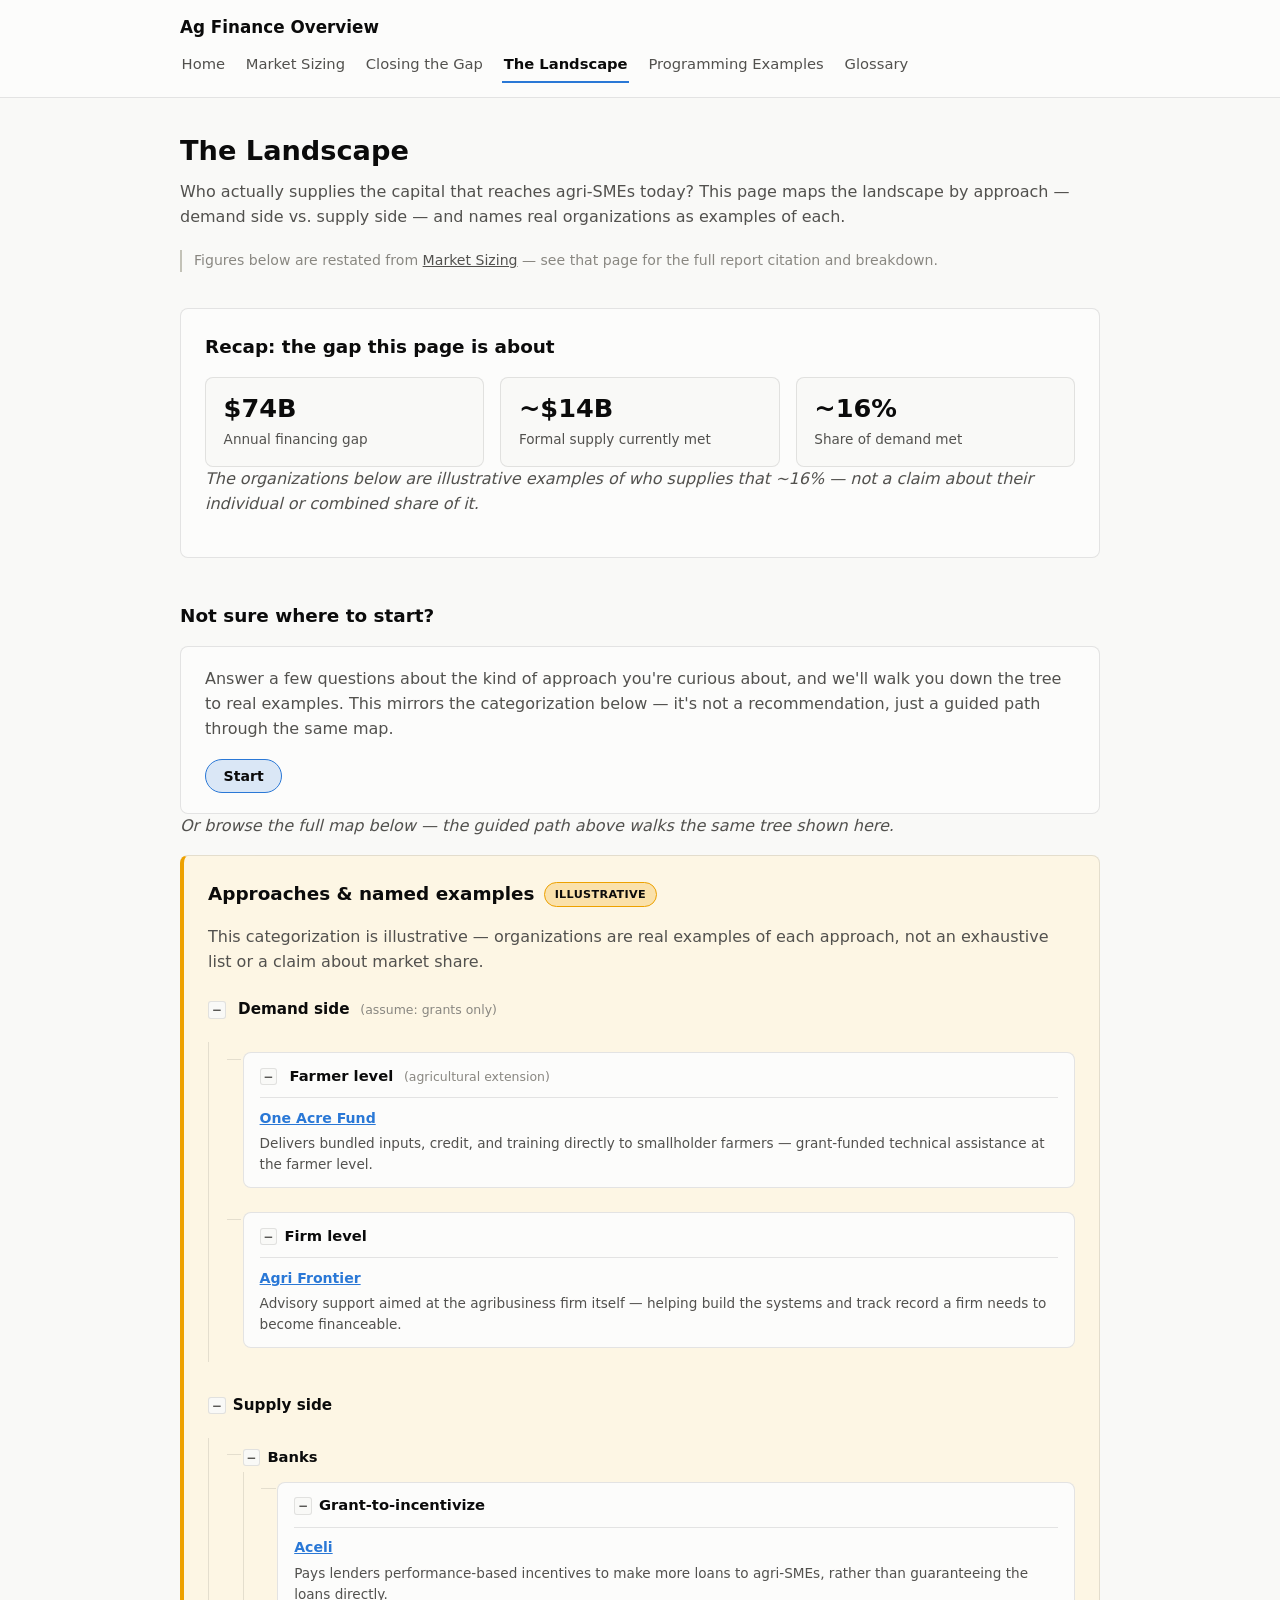
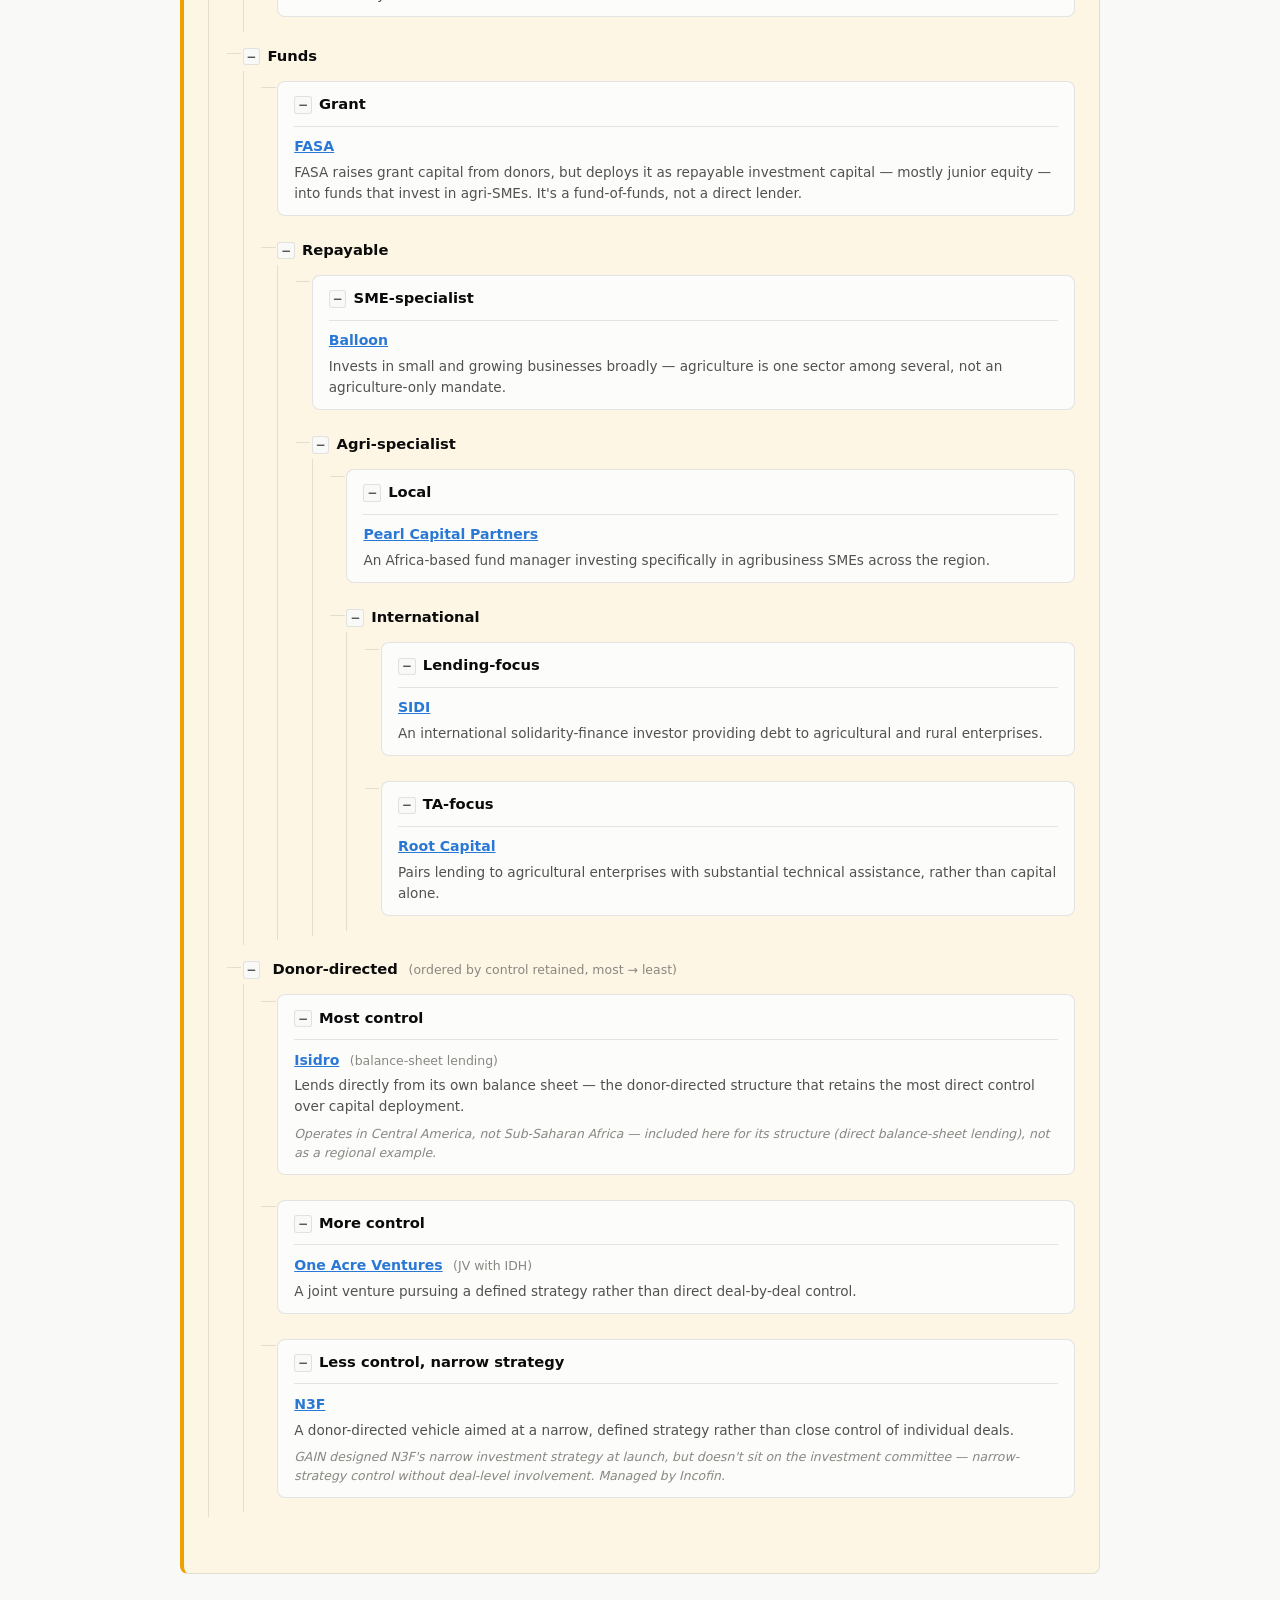
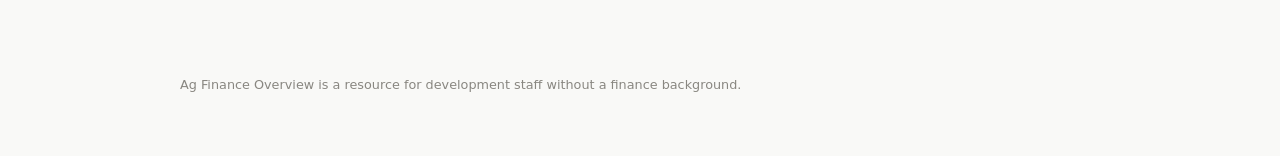
==== capital-providers.html @ 89c3e907 "Add collapsible +/- toggles to the static tree New assets/js/capital-providers-tree.js scans the "Ap" ====
<!doctype html>
<html lang="en">
<head>
<meta charset="utf-8">
<meta name="viewport" content="width=device-width, initial-scale=1">
<title>The Landscape — Ag Finance Overview</title>
<link rel="stylesheet" href="assets/css/style.css?v=7">
</head>
<body>

<header class="site-header">
  <div class="site-header__inner">
    <a class="site-title" href="index.html">Ag Finance Overview</a>
    <nav class="site-nav" aria-label="Primary">
      <ul>
        <li><a href="index.html">Home</a></li>
        <li><a href="market-sizing.html">Market Sizing</a></li>
        <li><a href="types-of-ag-finance.html">Closing the Gap</a></li>
        <li><a href="capital-providers.html" aria-current="page">The Landscape</a></li>
        <li><a href="programming-examples.html">Programming Examples</a></li>
        <li><a href="glossary.html">Glossary</a></li>
      </ul>
    </nav>
  </div>
</header>

<main>
  <h1 class="page-title">The Landscape</h1>
  <p class="page-intro">
    Who actually supplies the capital that reaches agri-SMEs today? This
    page maps the landscape by approach — demand side vs. supply side — and
    names real organizations as examples of each.
  </p>

  <p class="source-line">
    Figures below are restated from <a href="market-sizing.html">Market
    Sizing</a> — see that page for the full report citation and breakdown.
  </p>

  <section class="section-report">
    <h2 class="section-heading">Recap: the gap this page is about</h2>
    <div class="stat-grid">
      <div class="stat-card">
        <span class="stat-value">$74B</span>
        <span class="stat-label">Annual financing gap</span>
      </div>
      <div class="stat-card">
        <span class="stat-value">~$14B</span>
        <span class="stat-label">Formal supply currently met</span>
      </div>
      <div class="stat-card">
        <span class="stat-value">~16%</span>
        <span class="stat-label">Share of demand met</span>
      </div>
    </div>
    <p class="section-transition">
      The organizations below are illustrative examples of who supplies
      that ~16% — not a claim about their individual or combined share
      of it.
    </p>
  </section>

  <section class="cp-quiz-section">
    <h2 class="section-heading">Not sure where to start?</h2>
    <div id="cp-quiz-root" class="cp-quiz" aria-live="polite"></div>
  </section>

  <p class="section-transition">
    Or browse the full map below — the guided path above walks the same
    tree shown here.
  </p>

  <section class="section-illustrative">
    <h2 class="section-heading">
      Approaches &amp; named examples
      <span class="badge-illustrative">Illustrative</span>
    </h2>
    <p class="illustrative-note">
      This categorization is illustrative — organizations are real
      examples of each approach, not an exhaustive list or a claim about
      market share.
    </p>

    <h3 class="chart-title">
      Demand side <span class="cp-node__note">(assume: grants only)</span>
    </h3>
    <div class="cp-tree">
      <ul class="cp-branch">
        <li>
          <div class="cp-node cp-node--leaf" id="cp-leaf-farmer">
            <div class="cp-node__label">
              Farmer level <span class="cp-node__note">(agricultural extension)</span>
            </div>
            <div class="cp-archetype">
              <div class="cp-archetype__org"><a href="https://oneacrefund.org" target="_blank" rel="noopener">One Acre Fund</a></div>
              <p class="cp-archetype__desc">
                Delivers bundled inputs, credit, and training directly to
                smallholder farmers — grant-funded technical assistance at
                the farmer level.
              </p>
            </div>
          </div>
        </li>
        <li>
          <div class="cp-node cp-node--leaf" id="cp-leaf-firm">
            <div class="cp-node__label">Firm level</div>
            <div class="cp-archetype" id="cp-agri-frontier-demand">
              <div class="cp-archetype__org"><a href="https://agrifrontier.com" target="_blank" rel="noopener">Agri Frontier</a></div>
              <p class="cp-archetype__desc">
                Advisory support aimed at the agribusiness firm itself —
                helping build the systems and track record a firm needs to
                become financeable.
              </p>
            </div>
          </div>
        </li>
      </ul>
    </div>

    <h3 class="chart-title">Supply side</h3>
    <div class="cp-tree">
      <ul class="cp-branch">
        <li>
          <div class="cp-node cp-node--branch">Banks</div>
          <ul class="cp-branch">
            <li>
              <div class="cp-node cp-node--leaf" id="cp-leaf-banks-incentivize">
                <div class="cp-node__label">Grant-to-incentivize</div>
                <div class="cp-archetype">
                  <div class="cp-archetype__org"><a href="https://aceliafrica.org" target="_blank" rel="noopener">Aceli</a></div>
                  <p class="cp-archetype__desc">
                    Pays lenders performance-based incentives to make more
                    loans to agri-SMEs, rather than guaranteeing the loans
                    directly.
                  </p>
                </div>
              </div>
            </li>
          </ul>
        </li>
        <li>
          <div class="cp-node cp-node--branch">Funds</div>
          <ul class="cp-branch">
            <li>
              <div class="cp-node cp-node--leaf" id="cp-leaf-funds-grant">
                <div class="cp-node__label">Grant</div>
                <div class="cp-archetype" id="cp-fasa">
                  <div class="cp-archetype__org"><a href="https://fasafund.com" target="_blank" rel="noopener">FASA</a></div>
                  <p class="cp-archetype__desc">
                    FASA raises grant capital from donors, but deploys it
                    as repayable investment capital — mostly junior
                    equity — into funds that invest in agri-SMEs. It's a
                    fund-of-funds, not a direct lender.
                  </p>
                </div>
              </div>
            </li>
            <li>
              <div class="cp-node cp-node--branch">Repayable</div>
              <ul class="cp-branch">
                <li>
                  <div class="cp-node cp-node--leaf" id="cp-leaf-repayable-sme">
                    <div class="cp-node__label">SME-specialist</div>
                    <div class="cp-archetype">
                      <div class="cp-archetype__org"><a href="https://balloonventures.com" target="_blank" rel="noopener">Balloon</a></div>
                      <p class="cp-archetype__desc">
                        Invests in small and growing businesses broadly —
                        agriculture is one sector among several, not an
                        agriculture-only mandate.
                      </p>
                    </div>
                  </div>
                </li>
                <li>
                  <div class="cp-node cp-node--branch">Agri-specialist</div>
                  <ul class="cp-branch">
                    <li>
                      <div class="cp-node cp-node--leaf" id="cp-leaf-repayable-agri-local">
                        <div class="cp-node__label">Local</div>
                        <div class="cp-archetype">
                          <div class="cp-archetype__org"><a href="https://pearlcapital.net" target="_blank" rel="noopener">Pearl Capital Partners</a></div>
                          <p class="cp-archetype__desc">
                            An Africa-based fund manager investing
                            specifically in agribusiness SMEs across the
                            region.
                          </p>
                        </div>
                      </div>
                    </li>
                    <li>
                      <div class="cp-node cp-node--branch">International</div>
                      <ul class="cp-branch">
                        <li>
                          <div class="cp-node cp-node--leaf" id="cp-leaf-repayable-agri-intl-lending">
                            <div class="cp-node__label">Lending-focus</div>
                            <div class="cp-archetype">
                              <div class="cp-archetype__org"><a href="https://sidi.fr/en" target="_blank" rel="noopener">SIDI</a></div>
                              <p class="cp-archetype__desc">
                                An international solidarity-finance
                                investor providing debt to agricultural
                                and rural enterprises.
                              </p>
                            </div>
                          </div>
                        </li>
                        <li>
                          <div class="cp-node cp-node--leaf" id="cp-leaf-repayable-agri-intl-ta">
                            <div class="cp-node__label">TA-focus</div>
                            <div class="cp-archetype">
                              <div class="cp-archetype__org"><a href="https://rootcapital.org" target="_blank" rel="noopener">Root Capital</a></div>
                              <p class="cp-archetype__desc">
                                Pairs lending to agricultural enterprises
                                with substantial technical assistance,
                                rather than capital alone.
                              </p>
                            </div>
                          </div>
                        </li>
                      </ul>
                    </li>
                  </ul>
                </li>
              </ul>
            </li>
          </ul>
        </li>
        <li>
          <div class="cp-node cp-node--branch">
            Donor-directed
            <span class="cp-node__note">(ordered by control retained, most → least)</span>
          </div>
          <ul class="cp-branch">
            <li>
              <div class="cp-node cp-node--leaf" id="cp-leaf-donor-most">
                <div class="cp-node__label">Most control</div>
                <div class="cp-archetype">
                  <div class="cp-archetype__org">
                    <a href="https://crs.org/our-work-overseas/partnering-crs/private-donors-and-partnerships/isidro" target="_blank" rel="noopener">Isidro</a>
                    <span class="cp-node__note">(balance-sheet lending)</span>
                  </div>
                  <p class="cp-archetype__desc">
                    Lends directly from its own balance sheet — the
                    donor-directed structure that retains the most direct
                    control over capital deployment.
                  </p>
                  <p class="cp-archetype__xref">
                    Operates in Central America, not Sub-Saharan Africa —
                    included here for its structure (direct balance-sheet
                    lending), not as a regional example.
                  </p>
                </div>
              </div>
            </li>
            <li>
              <div class="cp-node cp-node--leaf" id="cp-leaf-donor-more">
                <div class="cp-node__label">More control</div>
                <div class="cp-archetype">
                  <div class="cp-archetype__org">
                    <a href="https://oneacrefund.org/ventures" target="_blank" rel="noopener">One Acre Ventures</a>
                    <span class="cp-node__note">(JV with IDH)</span>
                  </div>
                  <p class="cp-archetype__desc">
                    A joint venture pursuing a defined strategy rather
                    than direct deal-by-deal control.
                  </p>
                </div>
              </div>
            </li>
            <li>
              <div class="cp-node cp-node--leaf" id="cp-leaf-donor-less">
                <div class="cp-node__label">Less control, narrow strategy</div>
                <div class="cp-archetype" id="cp-n3f">
                  <div class="cp-archetype__org"><a href="https://incofin.com/nutritious-foods-financing-facility" target="_blank" rel="noopener">N3F</a></div>
                  <p class="cp-archetype__desc">
                    A donor-directed vehicle aimed at a narrow, defined
                    strategy rather than close control of individual
                    deals.
                  </p>
                  <p class="cp-archetype__xref">
                    GAIN designed N3F's narrow investment strategy at
                    launch, but doesn't sit on the investment committee —
                    narrow-strategy control without deal-level
                    involvement. Managed by Incofin.
                  </p>
                </div>
              </div>
            </li>
          </ul>
        </li>
      </ul>
    </div>
  </section>
</main>

<footer class="site-footer">
  <p>Ag Finance Overview is a resource for development staff without a finance background.</p>
</footer>

<script src="assets/js/capital-providers-quiz.js"></script>
<script src="assets/js/capital-providers-tree.js"></script>
</body>
</html>
---- assets/css/style.css ----
/* ===========================================================
   Ag Finance Overview — shared styles
   Design tokens follow the site's data-viz palette (see /assets/js
   chart files). Roles are defined once here and reused by every
   page and chart so light/dark stay in sync from one place.
   =========================================================== */

:root {
  color-scheme: light;

  /* chrome & ink */
  --page-plane:      #f9f9f7;
  --surface-1:       #fcfcfb;
  --text-primary:    #0b0b0b;
  --text-secondary:  #52514e;
  --text-muted:      #898781;
  --gridline:        #e1e0d9;
  --baseline:        #c3c2b7;
  --border:          rgba(11, 11, 11, 0.10);

  /* categorical data series (fixed order — see marks spec) */
  --series-bank:     #2a78d6; /* slot 1 — blue */
  --series-fund:     #1baf7a; /* slot 2 — aqua */
  --series-gap:      #c3c2b7; /* unmet — neutral, not a data hue */
  --series-count:    #4a3aa7; /* slot 5 — violet, used for the SME-count line */
  --series-green:    #008300; /* slot — green, Closing the Gap diagram */
  --series-magenta:  #e87ba4; /* slot — magenta, Closing the Gap diagram */
  --series-orange:   #eb6834; /* slot — orange, Closing the Gap diagram */
  --series-red:      #e34948; /* slot — red, Closing the Gap diagram */

  /* illustrative-content flag (UI accent, never used as a data series) */
  --illustrative-accent: #eda100;
  --illustrative-wash:   #fdf6e4;

  /* personal-opinion flag (first-person callouts — distinct from the
     illustrative flag above; never used as a data series either) */
  --opinion-accent: #4a3aa7;
  --opinion-wash:   #f1eefb;

  --radius-sm: 4px;
  --radius-md: 8px;
  --font-sans: system-ui, -apple-system, "Segoe UI", sans-serif;
}

@media (prefers-color-scheme: dark) {
  :root {
    color-scheme: dark;
    --page-plane:      #0d0d0d;
    --surface-1:       #1a1a19;
    --text-primary:    #ffffff;
    --text-secondary:  #c3c2b7;
    --text-muted:      #898781;
    --gridline:        #2c2c2a;
    --baseline:        #383835;
    --border:          rgba(255, 255, 255, 0.10);

    --series-bank:     #3987e5;
    --series-fund:     #199e70;
    --series-gap:      #383835;
    --series-count:    #9085e9;
    --series-green:    #008300;
    --series-magenta:  #d55181;
    --series-orange:   #d95926;
    --series-red:      #e66767;

    --illustrative-accent: #c98500;
    --illustrative-wash:   #2a2412;

    --opinion-accent: #9085e9;
    --opinion-wash:   #1e1a2e;
  }
}

* { box-sizing: border-box; }

html, body {
  margin: 0;
  padding: 0;
}

body {
  background: var(--page-plane);
  color: var(--text-primary);
  font-family: var(--font-sans);
  line-height: 1.55;
  -webkit-font-smoothing: antialiased;
}

a { color: var(--series-bank); }
a:hover { text-decoration: none; }

.visually-hidden {
  position: absolute;
  width: 1px; height: 1px;
  overflow: hidden;
  clip: rect(0 0 0 0);
  white-space: nowrap;
}

/* ---------- header / nav ---------- */

.site-header {
  position: sticky;
  top: 0;
  z-index: 10;
  background: var(--surface-1);
  border-bottom: 1px solid var(--border);
}

.site-header__inner {
  max-width: 960px;
  margin: 0 auto;
  padding: 0.9rem 1.25rem;
}

.site-title {
  display: block;
  font-weight: 600;
  font-size: 1.05rem;
  color: var(--text-primary);
  text-decoration: none;
  margin-bottom: 0.5rem;
}

.site-nav ul {
  list-style: none;
  display: flex;
  flex-wrap: wrap;
  gap: 0.25rem 1.1rem;
  margin: 0;
  padding: 0;
}

.site-nav a {
  display: inline-block;
  padding: 0.3rem 0.1rem;
  color: var(--text-secondary);
  text-decoration: none;
  font-size: 0.92rem;
  border-bottom: 2px solid transparent;
}

.site-nav a:hover {
  color: var(--text-primary);
}

.site-nav a[aria-current="page"] {
  color: var(--text-primary);
  font-weight: 600;
  border-bottom-color: var(--series-bank);
}

/* ---------- page layout ---------- */

main {
  max-width: 960px;
  margin: 0 auto;
  padding: 2rem 1.25rem 4rem;
}

.page-title {
  font-size: 1.7rem;
  font-weight: 700;
  margin: 0 0 0.5rem;
}

.page-intro {
  color: var(--text-secondary);
  margin: 0 0 1.25rem;
}

.source-line {
  font-size: 0.88rem;
  color: var(--text-muted);
  border-left: 2px solid var(--baseline);
  padding-left: 0.75rem;
  margin: 0 0 2.25rem;
}

.source-line a { color: var(--text-secondary); }

.section-heading {
  font-size: 1.15rem;
  font-weight: 700;
  margin: 0 0 1rem;
  display: flex;
  align-items: center;
  gap: 0.6rem;
}

section + section { margin-top: 2.75rem; }

/* ---------- report vs. illustrative section framing ---------- */

.section-report {
  background: var(--surface-1);
  border: 1px solid var(--border);
  border-radius: var(--radius-md);
  padding: 1.5rem;
}

.section-illustrative {
  background: var(--illustrative-wash);
  border: 1px solid var(--border);
  border-left: 4px solid var(--illustrative-accent);
  border-radius: var(--radius-md);
  padding: 1.5rem;
}

.badge-illustrative {
  display: inline-flex;
  align-items: center;
  gap: 0.35rem;
  font-size: 0.7rem;
  font-weight: 700;
  text-transform: uppercase;
  letter-spacing: 0.03em;
  color: var(--text-primary);
  background: color-mix(in srgb, var(--illustrative-accent) 25%, transparent);
  border: 1px solid var(--illustrative-accent);
  border-radius: 999px;
  padding: 0.2rem 0.6rem;
}

.illustrative-note {
  color: var(--text-secondary);
  margin: 0 0 1.5rem;
}

/* ---------- stat cards ---------- */

.stat-grid {
  display: grid;
  grid-template-columns: repeat(auto-fit, minmax(150px, 1fr));
  gap: 1rem;
}

.stat-card {
  background: var(--page-plane);
  border: 1px solid var(--border);
  border-radius: var(--radius-md);
  padding: 1rem 1.1rem;
}

.stat-value {
  font-size: 1.6rem;
  font-weight: 600;
  line-height: 1.15;
  display: block;
}

.stat-label {
  display: block;
  margin-top: 0.35rem;
  font-size: 0.85rem;
  color: var(--text-secondary);
}

/* ---------- data tables ---------- */

.data-table-wrap {
  overflow-x: auto;
  margin: 1.25rem 0 1.5rem;
}

table.data-table {
  width: 100%;
  border-collapse: collapse;
  font-size: 0.88rem;
  min-width: 640px;
}

.data-table caption {
  text-align: left;
  font-size: 0.82rem;
  color: var(--text-muted);
  margin-bottom: 0.5rem;
}

.data-table th,
.data-table td {
  text-align: right;
  padding: 0.55rem 0.7rem;
  border-bottom: 1px solid var(--gridline);
  font-variant-numeric: tabular-nums;
  white-space: nowrap;
}

.data-table th:first-child,
.data-table td:first-child {
  text-align: left;
  font-variant-numeric: normal;
  white-space: normal;
}

.data-table thead th {
  color: var(--text-secondary);
  font-weight: 600;
  border-bottom: 1px solid var(--baseline);
}

.data-table thead th.group-header {
  text-align: center;
  position: relative;
  border-bottom: none;
}

.data-table thead th.group-header::after {
  content: "";
  position: absolute;
  left: 0;
  right: 0;
  bottom: 0;
  border-bottom: 1px solid var(--baseline);
}

.data-table thead th.group-header--demand::after {
  right: 14px;
}

.data-table thead th.group-header--supply::after {
  left: 14px;
}

.data-table tbody tr.total-row td {
  font-weight: 700;
  border-top: 2px solid var(--baseline);
  border-bottom: none;
}

/* ---------- modeling notes (collapsible) ---------- */

.modeling-notes {
  margin-top: 1.5rem;
  border-top: 1px solid var(--border);
  padding-top: 1rem;
}

.modeling-notes summary {
  cursor: pointer;
  font-weight: 600;
  font-size: 0.92rem;
  color: var(--text-secondary);
}

.modeling-notes summary:hover { color: var(--text-primary); }

.modeling-notes ul {
  margin: 0.9rem 0 0;
  padding-left: 1.2rem;
  color: var(--text-secondary);
  font-size: 0.9rem;
}

.modeling-notes li { margin-bottom: 0.6rem; }

/* ---------- chart component (shared by any chart on the site) ---------- */

.chart-card {
  position: relative;
  margin: 1.5rem 0;
}

.chart-svg-wrap {
  position: relative;
  width: 100%;
}

.chart-svg-wrap svg {
  width: 100%;
  height: auto;
  display: block;
  overflow: visible;
}

.chart-axis-label,
.chart-tick-label {
  fill: var(--text-muted);
  font-family: var(--font-sans);
  font-size: 11px;
}

.chart-axis-label {
  font-weight: 600;
  letter-spacing: 0.01em;
}

.chart-category-label {
  fill: var(--text-secondary);
  font-family: var(--font-sans);
  font-size: 12px;
}

.chart-value-label {
  fill: var(--text-primary);
  font-family: var(--font-sans);
  font-size: 12px;
  font-weight: 600;
}

.chart-gridline {
  stroke: var(--gridline);
  stroke-width: 1;
}

.chart-baseline {
  stroke: var(--baseline);
  stroke-width: 1;
}

.chart-bar-hit {
  fill: transparent;
  cursor: pointer;
}

.chart-bar-hit:focus-visible {
  outline: 2px solid var(--text-primary);
  outline-offset: 2px;
}

.chart-bar.is-active .chart-seg {
  filter: brightness(1.12);
}

.chart-tooltip .tt-title {
  font-weight: 700;
  margin-bottom: 0.35rem;
}

.chart-tooltip .tt-total {
  font-weight: 400;
  opacity: 0.8;
}

.chart-tooltip .tt-row {
  display: flex;
  align-items: center;
  gap: 0.4rem;
  white-space: nowrap;
}

.chart-tooltip .tt-row + .tt-row { margin-top: 0.2rem; }

.chart-tooltip .tt-key {
  width: 10px;
  height: 3px;
  border-radius: 1.5px;
  flex: none;
}

.chart-tooltip .tt-row strong {
  margin-left: auto;
  padding-left: 0.6rem;
}

.chart-legend {
  display: flex;
  flex-wrap: wrap;
  gap: 0.5rem 1.25rem;
  margin: 0.75rem 0 0.25rem;
  font-size: 0.85rem;
  color: var(--text-secondary);
}

.chart-legend--column {
  flex-direction: column;
  gap: 0.6rem;
}

.chart-legend--column .chart-legend__item strong {
  color: var(--text-primary);
  margin-left: 0.4rem;
}

.composition-row {
  display: flex;
  flex-wrap: wrap;
  align-items: center;
  justify-content: center;
  gap: 2rem;
  margin: 1.25rem 0 1.5rem;
}

.composition-row .chart-svg-wrap {
  flex: 0 1 260px;
}

.composition-row .chart-legend {
  margin: 0;
}

.chart-legend__item {
  display: inline-flex;
  align-items: center;
  gap: 0.45rem;
}

.chart-legend__swatch {
  width: 10px;
  height: 10px;
  border-radius: 2px;
  display: inline-block;
  flex: none;
}

.chart-legend__swatch--line {
  width: 14px;
  height: 3px;
  border-radius: 1.5px;
}

.chart-title {
  font-size: 0.95rem;
  font-weight: 600;
  color: var(--text-primary);
  margin: 0 0 0.75rem;
}

.tacg-toggle-panel {
  background: var(--surface-1);
  border: 1px solid var(--border);
  border-radius: var(--radius-md);
  padding: 1rem 1.25rem;
  margin: 1.25rem 0 1.5rem;
}

.tacg-toggle-panel__label {
  margin: 0 0 0.7rem;
  font-size: 0.85rem;
  color: var(--text-secondary);
}

.tacg-toggle-actions {
  display: flex;
  flex-wrap: wrap;
  gap: 0.5rem;
  margin: 0 0 0.7rem;
  padding-bottom: 0.7rem;
  border-bottom: 1px dashed var(--border);
}

.tacg-toggle--action {
  border-style: dashed;
  color: var(--text-secondary);
}

.tacg-toggle-group {
  display: flex;
  flex-wrap: wrap;
  gap: 0.5rem;
}

.tacg-toggle {
  font-family: var(--font-sans);
  font-size: 0.82rem;
  font-weight: 600;
  padding: 0.35rem 0.85rem;
  border-radius: 999px;
  border: 1px solid var(--border);
  background: var(--page-plane);
  color: var(--text-secondary);
  cursor: pointer;
}

.tacg-toggle:hover { color: var(--text-primary); }

.tacg-toggle[aria-pressed="true"] {
  background: color-mix(in srgb, var(--series-bank) 16%, transparent);
  border-color: var(--series-bank);
  color: var(--text-primary);
}

.level-diagram-empty {
  color: var(--text-muted);
  font-size: 0.88rem;
  font-style: italic;
  margin: 0.5rem 0 0;
}

.section-transition {
  color: var(--text-secondary);
  font-style: italic;
  margin: 0 0 1rem;
}

.chart-tooltip {
  position: absolute;
  pointer-events: none;
  z-index: 20;
  background: var(--text-primary);
  color: var(--surface-1);
  font-size: 0.8rem;
  padding: 0.4rem 0.6rem;
  border-radius: var(--radius-sm);
  transform: translate(-50%, calc(-100% - 8px));
  white-space: nowrap;
  opacity: 0;
  transition: opacity 0.1s ease;
}

.chart-tooltip.is-visible {
  opacity: 1;
}

/* ---------- placeholder pages ---------- */

.placeholder-note {
  background: var(--surface-1);
  border: 1px dashed var(--baseline);
  border-radius: var(--radius-md);
  padding: 1.5rem;
  color: var(--text-secondary);
}

/* ---------- callouts ---------- */

/* Neutral / explanatory aside — not a critique, no attribution needed. */
.callout-note {
  margin: 1.5rem 0;
  padding: 1rem 1.25rem;
  background: var(--surface-1);
  border: 1px solid var(--border);
  border-left: 3px solid var(--baseline);
  border-radius: var(--radius-md);
  color: var(--text-secondary);
  font-size: 0.95rem;
}

.callout-note p { margin: 0; }
.callout-note p + p { margin-top: 0.75rem; }

/* Personal, first-person opinion — must read as one person's view, never
   attributed to CRS or any employer. Visually distinct from both the
   neutral callout above and the illustrative-modeling wash it may sit
   inside, so the "this is not an institutional claim" distinction is
   never in doubt. */
.callout-opinion {
  margin: 1.5rem 0;
  padding: 1.1rem 1.25rem;
  background: var(--opinion-wash);
  border: 1px solid var(--border);
  border-left: 3px solid var(--opinion-accent);
  border-radius: var(--radius-md);
  color: var(--text-primary);
}

.callout-opinion__label {
  display: inline-flex;
  align-items: center;
  gap: 0.35rem;
  font-size: 0.7rem;
  font-weight: 700;
  text-transform: uppercase;
  letter-spacing: 0.03em;
  color: var(--text-primary);
  background: color-mix(in srgb, var(--opinion-accent) 25%, transparent);
  border: 1px solid var(--opinion-accent);
  border-radius: 999px;
  padding: 0.2rem 0.6rem;
  margin-bottom: 0.6rem;
}

.callout-opinion p { margin: 0; font-size: 0.95rem; }
.callout-opinion p + p { margin-top: 0.75rem; }

/* ---------- level / stacked-bar diagrams (Closing the Gap) ---------- */

.level-diagram {
  position: relative;
  margin: 1.5rem 0 1.25rem;
}

.level-diagram .chart-svg-wrap {
  width: 100%;
}

.level-seg-label {
  fill: var(--text-primary);
  font-family: var(--font-sans);
  font-size: 11px;
}

.level-seg-pct {
  fill: var(--text-secondary);
  font-family: var(--font-sans);
  font-size: 10px;
}

.level-guide {
  stroke: var(--text-muted);
  stroke-width: 1.25;
  stroke-dasharray: 4 3;
}

.level-guide-label {
  fill: var(--text-muted);
  font-family: var(--font-sans);
  font-size: 10px;
  font-weight: 600;
  letter-spacing: 0.01em;
}

.level-seg-hit {
  fill: transparent;
  cursor: pointer;
}

/* Leader-line label for an active segment too narrow to hold its own
   in-bar text -- a short tick out to a label placed in the row gap,
   instead of just hiding the label (that suppression is reserved for
   muted/inactive context segments only). */
.level-leader-line {
  stroke: var(--text-secondary);
  stroke-width: 1;
}

.level-leader-label {
  fill: var(--text-primary);
  font-family: var(--font-sans);
  font-size: 10px;
  font-weight: 600;
}

.level-seg-hit:focus-visible {
  outline: 2px solid var(--text-primary);
  outline-offset: 1px;
}

/* Muted context segments: dashed outline, no fill -- either a different
   scope than what the row subdivides, or a segment that already got its
   full presentation in an earlier row. */
.level-seg-muted {
  fill: none;
  stroke: var(--text-muted);
  stroke-width: 1.25;
  stroke-dasharray: 4 3;
}

/* ---------- draggable dividers (session-only "explore further" controls) ---------- */

.tacg-divider-grip {
  fill: var(--surface-1);
  stroke: var(--text-secondary);
  stroke-width: 1.25;
  pointer-events: none;
}

.tacg-divider-hit {
  fill: transparent;
  cursor: ew-resize;
}

.tacg-divider-hit:focus-visible {
  outline: 2px solid var(--text-primary);
  outline-offset: 1px;
}

/* ---------- market sizing demand controls (avg-size sliders) ---------- */

.ms-controls {
  display: flex;
  flex-direction: column;
  gap: 0.9rem;
  background: var(--surface-1);
  border: 1px solid var(--border);
  border-radius: var(--radius-md);
  padding: 1rem 1.25rem;
  margin: 1.25rem 0 1.5rem;
}

.ms-slider-row {
  display: flex;
  flex-direction: column;
  gap: 0.4rem;
}

.ms-slider-row__head {
  display: flex;
  justify-content: space-between;
  align-items: baseline;
  font-size: 0.85rem;
  color: var(--text-secondary);
}

.ms-slider-row__head strong {
  color: var(--text-primary);
  font-variant-numeric: tabular-nums;
}

.ms-slider-row input[type="range"] {
  width: 100%;
  accent-color: var(--series-bank);
}

/* ---------- further reading ---------- */

.further-reading {
  margin-top: 2.75rem;
  padding-top: 1.5rem;
  border-top: 1px solid var(--border);
}

.further-reading h2 {
  font-size: 1rem;
  font-weight: 700;
  margin: 0 0 0.75rem;
}

.further-reading p {
  color: var(--text-secondary);
  font-size: 0.92rem;
  margin: 0;
}

/* ---------- capital providers: box/branch tree (not proportional --
   deliberately plain nested boxes, distinct from the Closing the Gap
   stacked-bar diagrams) ---------- */

.cp-tree {
  margin: 1.25rem 0 2rem;
}

.cp-branch {
  list-style: none;
  margin: 0;
  padding: 0 0 0 1.1rem;
  border-left: 1px solid var(--border);
}

.cp-branch > li {
  position: relative;
  padding: 0.3rem 0 0.3rem 1rem;
}

.cp-branch > li::before {
  content: "";
  position: absolute;
  left: 0;
  top: 1.05rem;
  width: 0.9rem;
  border-top: 1px solid var(--border);
}

.cp-node--branch {
  font-weight: 600;
  font-size: 0.92rem;
  color: var(--text-primary);
  padding: 0.2rem 0;
}

.cp-node__note {
  font-size: 0.78rem;
  font-weight: 400;
  color: var(--text-muted);
  margin-left: 0.35rem;
}

.cp-node--leaf {
  background: var(--surface-1);
  border: 1px solid var(--border);
  border-radius: var(--radius-md);
  padding: 0.7rem 1rem;
  margin: 0.35rem 0 0.6rem;
  transition: border-color 0.3s ease, box-shadow 0.3s ease;
}

.cp-node__label {
  font-weight: 600;
  font-size: 0.92rem;
  color: var(--text-primary);
}

.cp-archetype {
  margin-top: 0.6rem;
  padding-top: 0.6rem;
  border-top: 1px solid var(--border);
}

.cp-archetype__org {
  font-weight: 600;
  font-size: 0.88rem;
  color: var(--text-primary);
}

.cp-archetype__desc {
  margin: 0.25rem 0 0;
  font-size: 0.85rem;
  color: var(--text-secondary);
}

.cp-archetype__xref {
  margin: 0.4rem 0 0;
  font-size: 0.78rem;
  font-style: italic;
  color: var(--text-muted);
}

.cp-archetype__xref a {
  color: var(--text-muted);
}

/* ---------- capital providers: collapsible static tree ---------- */

.cp-tree-toggle {
  display: inline-flex;
  align-items: center;
  justify-content: center;
  flex: none;
  width: 1.1rem;
  height: 1.1rem;
  margin-right: 0.45rem;
  font-family: var(--font-sans);
  font-size: 0.75rem;
  font-weight: 700;
  line-height: 1;
  padding: 0;
  color: var(--text-secondary);
  background: var(--page-plane);
  border: 1px solid var(--border);
  border-radius: 3px;
  cursor: pointer;
  vertical-align: middle;
}

.cp-tree-toggle:hover {
  color: var(--text-primary);
  border-color: var(--text-secondary);
}

.cp-tree-toggle:focus-visible {
  outline: 2px solid var(--text-primary);
  outline-offset: 1px;
}

.is-collapsed {
  display: none;
}

/* ---------- capital providers: guided quiz ---------- */

.cp-quiz-section {
  margin-top: 2.75rem;
}

.cp-quiz {
  background: var(--surface-1);
  border: 1px solid var(--border);
  border-radius: var(--radius-md);
  padding: 1.25rem 1.5rem;
}

.cp-quiz__breadcrumb {
  font-size: 0.8rem;
  color: var(--text-muted);
  margin: 0 0 0.75rem;
}

.cp-quiz__breadcrumb-link {
  font: inherit;
  color: inherit;
  background: none;
  border: none;
  padding: 0;
  cursor: pointer;
  text-decoration: underline;
}

.cp-quiz__breadcrumb-link:hover {
  color: var(--text-primary);
}

.cp-quiz__breadcrumb-link:focus-visible {
  outline: 2px solid var(--text-primary);
  outline-offset: 1px;
}

.cp-quiz__copy {
  color: var(--text-secondary);
  margin: 0 0 1.1rem;
}

.cp-quiz__question {
  font-size: 1.05rem;
  font-weight: 700;
  color: var(--text-primary);
  margin: 0 0 1rem;
}

.cp-quiz__options {
  display: flex;
  flex-direction: column;
  gap: 0.6rem;
  margin: 0 0 1rem;
}

.cp-quiz__option {
  display: block;
  width: 100%;
  text-align: left;
  font-family: var(--font-sans);
  background: var(--page-plane);
  border: 1px solid var(--border);
  border-radius: var(--radius-md);
  padding: 0.7rem 1rem;
  cursor: pointer;
  color: var(--text-primary);
}

.cp-quiz__option:hover {
  border-color: var(--series-bank);
}

.cp-quiz__option:focus-visible {
  outline: 2px solid var(--text-primary);
  outline-offset: 1px;
}

.cp-quiz__option-label {
  font-weight: 600;
  font-size: 0.95rem;
}

.cp-quiz__option-sub {
  display: block;
  margin-top: 0.2rem;
  font-size: 0.82rem;
  color: var(--text-secondary);
}

.cp-quiz-btn {
  font-family: var(--font-sans);
  font-size: 0.88rem;
  font-weight: 600;
  padding: 0.5rem 1.1rem;
  border-radius: 999px;
  border: 1px solid var(--border);
  background: var(--page-plane);
  color: var(--text-secondary);
  cursor: pointer;
}

.cp-quiz-btn:hover {
  color: var(--text-primary);
}

.cp-quiz-btn:focus-visible {
  outline: 2px solid var(--text-primary);
  outline-offset: 1px;
}

.cp-quiz-btn--primary {
  background: color-mix(in srgb, var(--series-bank) 16%, transparent);
  border-color: var(--series-bank);
  color: var(--text-primary);
}

.cp-quiz__actions {
  display: flex;
  flex-wrap: wrap;
  gap: 0.6rem;
  margin-top: 1.1rem;
}

.cp-quiz__restart {
  display: inline-block;
  margin-top: 0.25rem;
  font-size: 0.82rem;
  color: var(--text-muted);
  background: none;
  border: none;
  padding: 0;
  cursor: pointer;
  text-decoration: underline;
  font-family: var(--font-sans);
}

.cp-quiz__restart:hover {
  color: var(--text-primary);
}

.cp-quiz__landing-cards > .cp-archetype {
  margin-top: 0;
  padding-top: 0;
  border-top: none;
}

.cp-quiz__landing-cards > .cp-archetype + .cp-archetype {
  margin-top: 0.9rem;
  padding-top: 0.9rem;
  border-top: 1px solid var(--border);
}

/* Transient highlight when a "jump to the map" action lands on a static
   tree leaf -- no existing highlight/flash pattern on the site to reuse,
   so this is a new, simple border-color flash (transition lives on the
   base .cp-node--leaf rule above so it fades both in and out). */
.cp-node--leaf.is-flash {
  border-color: var(--illustrative-accent);
  box-shadow: 0 0 0 2px color-mix(in srgb, var(--illustrative-accent) 35%, transparent);
}

/* ---------- footer ---------- */

.site-footer {
  max-width: 960px;
  margin: 0 auto;
  padding: 1.5rem 1.25rem 3rem;
  color: var(--text-muted);
  font-size: 0.8rem;
}
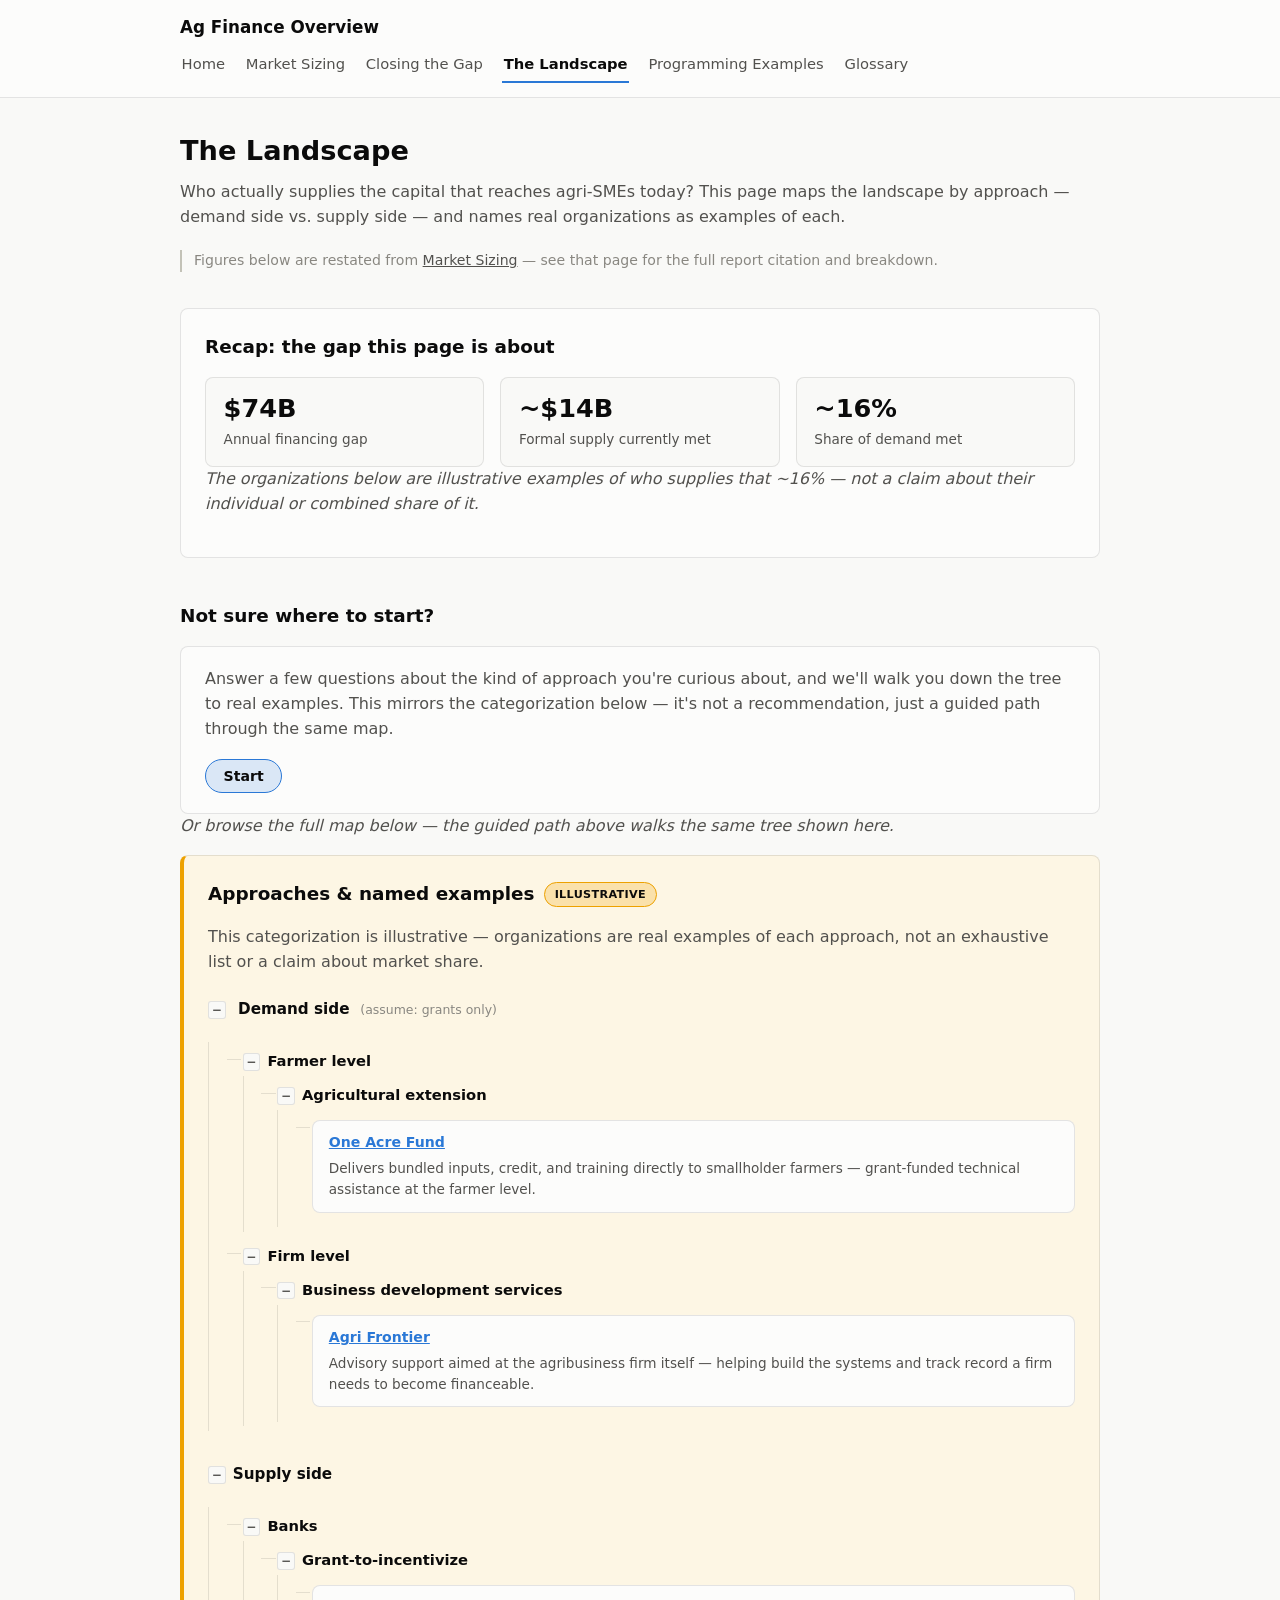
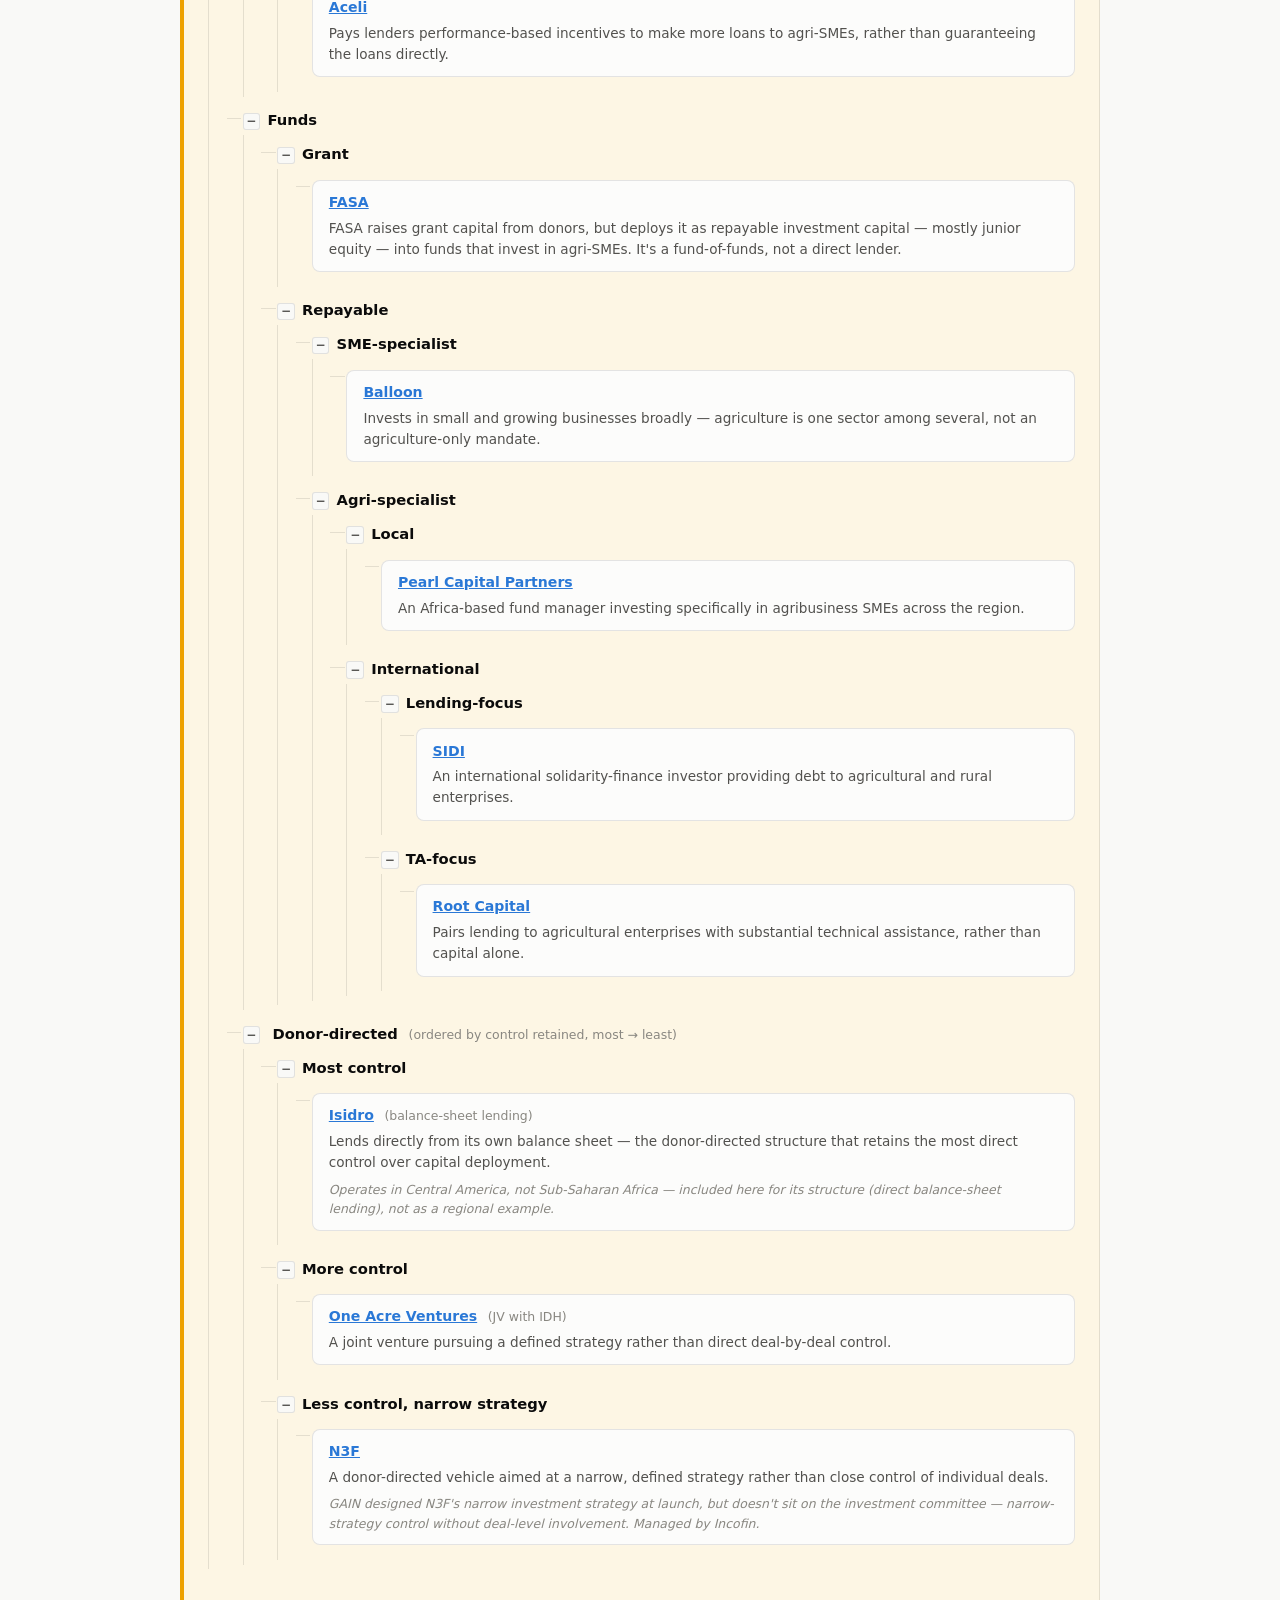
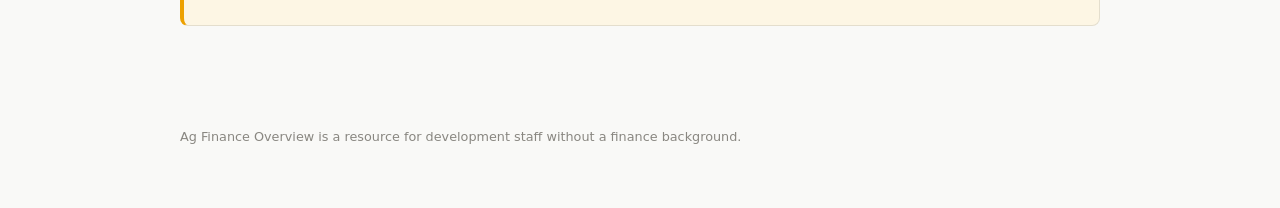
==== commit 7b802d76: "Normalize tree markup: uniform headings, third Demand-side tier Every heading in the tree -- branch " ====
--- a/capital-providers.html
+++ b/capital-providers.html
@@ -4,7 +4,7 @@
 <meta charset="utf-8">
 <meta name="viewport" content="width=device-width, initial-scale=1">
 <title>The Landscape — Ag Finance Overview</title>
-<link rel="stylesheet" href="assets/css/style.css?v=7">
+<link rel="stylesheet" href="assets/css/style.css?v=8">
 </head>
 <body>
 
@@ -87,32 +87,44 @@
     <div class="cp-tree">
       <ul class="cp-branch">
         <li>
-          <div class="cp-node cp-node--leaf" id="cp-leaf-farmer">
-            <div class="cp-node__label">
-              Farmer level <span class="cp-node__note">(agricultural extension)</span>
-            </div>
-            <div class="cp-archetype">
-              <div class="cp-archetype__org"><a href="https://oneacrefund.org" target="_blank" rel="noopener">One Acre Fund</a></div>
-              <p class="cp-archetype__desc">
-                Delivers bundled inputs, credit, and training directly to
-                smallholder farmers — grant-funded technical assistance at
-                the farmer level.
-              </p>
-            </div>
-          </div>
-        </li>
-        <li>
-          <div class="cp-node cp-node--leaf" id="cp-leaf-firm">
-            <div class="cp-node__label">Firm level</div>
-            <div class="cp-archetype" id="cp-agri-frontier-demand">
-              <div class="cp-archetype__org"><a href="https://agrifrontier.com" target="_blank" rel="noopener">Agri Frontier</a></div>
-              <p class="cp-archetype__desc">
-                Advisory support aimed at the agribusiness firm itself —
-                helping build the systems and track record a firm needs to
-                become financeable.
-              </p>
-            </div>
-          </div>
+          <div class="cp-node cp-node--branch">Farmer level</div>
+          <ul class="cp-branch">
+            <li id="cp-leaf-farmer">
+              <div class="cp-node cp-node--branch">Agricultural extension</div>
+              <ul class="cp-branch">
+                <li>
+                  <div class="cp-archetype">
+                    <div class="cp-archetype__org"><a href="https://oneacrefund.org" target="_blank" rel="noopener">One Acre Fund</a></div>
+                    <p class="cp-archetype__desc">
+                      Delivers bundled inputs, credit, and training directly to
+                      smallholder farmers — grant-funded technical assistance at
+                      the farmer level.
+                    </p>
+                  </div>
+                </li>
+              </ul>
+            </li>
+          </ul>
+        </li>
+        <li>
+          <div class="cp-node cp-node--branch">Firm level</div>
+          <ul class="cp-branch">
+            <li id="cp-leaf-firm">
+              <div class="cp-node cp-node--branch">Business development services</div>
+              <ul class="cp-branch">
+                <li>
+                  <div class="cp-archetype" id="cp-agri-frontier-demand">
+                    <div class="cp-archetype__org"><a href="https://agrifrontier.com" target="_blank" rel="noopener">Agri Frontier</a></div>
+                    <p class="cp-archetype__desc">
+                      Advisory support aimed at the agribusiness firm itself —
+                      helping build the systems and track record a firm needs to
+                      become financeable.
+                    </p>
+                  </div>
+                </li>
+              </ul>
+            </li>
+          </ul>
         </li>
       </ul>
     </div>
@@ -123,98 +135,110 @@
         <li>
           <div class="cp-node cp-node--branch">Banks</div>
           <ul class="cp-branch">
-            <li>
-              <div class="cp-node cp-node--leaf" id="cp-leaf-banks-incentivize">
-                <div class="cp-node__label">Grant-to-incentivize</div>
-                <div class="cp-archetype">
-                  <div class="cp-archetype__org"><a href="https://aceliafrica.org" target="_blank" rel="noopener">Aceli</a></div>
-                  <p class="cp-archetype__desc">
-                    Pays lenders performance-based incentives to make more
-                    loans to agri-SMEs, rather than guaranteeing the loans
-                    directly.
-                  </p>
-                </div>
-              </div>
+            <li id="cp-leaf-banks-incentivize">
+              <div class="cp-node cp-node--branch">Grant-to-incentivize</div>
+              <ul class="cp-branch">
+                <li>
+                  <div class="cp-archetype">
+                    <div class="cp-archetype__org"><a href="https://aceliafrica.org" target="_blank" rel="noopener">Aceli</a></div>
+                    <p class="cp-archetype__desc">
+                      Pays lenders performance-based incentives to make more
+                      loans to agri-SMEs, rather than guaranteeing the loans
+                      directly.
+                    </p>
+                  </div>
+                </li>
+              </ul>
             </li>
           </ul>
         </li>
         <li>
           <div class="cp-node cp-node--branch">Funds</div>
           <ul class="cp-branch">
-            <li>
-              <div class="cp-node cp-node--leaf" id="cp-leaf-funds-grant">
-                <div class="cp-node__label">Grant</div>
-                <div class="cp-archetype" id="cp-fasa">
-                  <div class="cp-archetype__org"><a href="https://fasafund.com" target="_blank" rel="noopener">FASA</a></div>
-                  <p class="cp-archetype__desc">
-                    FASA raises grant capital from donors, but deploys it
-                    as repayable investment capital — mostly junior
-                    equity — into funds that invest in agri-SMEs. It's a
-                    fund-of-funds, not a direct lender.
-                  </p>
-                </div>
-              </div>
+            <li id="cp-leaf-funds-grant">
+              <div class="cp-node cp-node--branch">Grant</div>
+              <ul class="cp-branch">
+                <li>
+                  <div class="cp-archetype" id="cp-fasa">
+                    <div class="cp-archetype__org"><a href="https://fasafund.com" target="_blank" rel="noopener">FASA</a></div>
+                    <p class="cp-archetype__desc">
+                      FASA raises grant capital from donors, but deploys it
+                      as repayable investment capital — mostly junior
+                      equity — into funds that invest in agri-SMEs. It's a
+                      fund-of-funds, not a direct lender.
+                    </p>
+                  </div>
+                </li>
+              </ul>
             </li>
             <li>
               <div class="cp-node cp-node--branch">Repayable</div>
               <ul class="cp-branch">
-                <li>
-                  <div class="cp-node cp-node--leaf" id="cp-leaf-repayable-sme">
-                    <div class="cp-node__label">SME-specialist</div>
-                    <div class="cp-archetype">
-                      <div class="cp-archetype__org"><a href="https://balloonventures.com" target="_blank" rel="noopener">Balloon</a></div>
-                      <p class="cp-archetype__desc">
-                        Invests in small and growing businesses broadly —
-                        agriculture is one sector among several, not an
-                        agriculture-only mandate.
-                      </p>
-                    </div>
-                  </div>
+                <li id="cp-leaf-repayable-sme">
+                  <div class="cp-node cp-node--branch">SME-specialist</div>
+                  <ul class="cp-branch">
+                    <li>
+                      <div class="cp-archetype">
+                        <div class="cp-archetype__org"><a href="https://balloonventures.com" target="_blank" rel="noopener">Balloon</a></div>
+                        <p class="cp-archetype__desc">
+                          Invests in small and growing businesses broadly —
+                          agriculture is one sector among several, not an
+                          agriculture-only mandate.
+                        </p>
+                      </div>
+                    </li>
+                  </ul>
                 </li>
                 <li>
                   <div class="cp-node cp-node--branch">Agri-specialist</div>
                   <ul class="cp-branch">
-                    <li>
-                      <div class="cp-node cp-node--leaf" id="cp-leaf-repayable-agri-local">
-                        <div class="cp-node__label">Local</div>
-                        <div class="cp-archetype">
-                          <div class="cp-archetype__org"><a href="https://pearlcapital.net" target="_blank" rel="noopener">Pearl Capital Partners</a></div>
-                          <p class="cp-archetype__desc">
-                            An Africa-based fund manager investing
-                            specifically in agribusiness SMEs across the
-                            region.
-                          </p>
-                        </div>
-                      </div>
+                    <li id="cp-leaf-repayable-agri-local">
+                      <div class="cp-node cp-node--branch">Local</div>
+                      <ul class="cp-branch">
+                        <li>
+                          <div class="cp-archetype">
+                            <div class="cp-archetype__org"><a href="https://pearlcapital.net" target="_blank" rel="noopener">Pearl Capital Partners</a></div>
+                            <p class="cp-archetype__desc">
+                              An Africa-based fund manager investing
+                              specifically in agribusiness SMEs across the
+                              region.
+                            </p>
+                          </div>
+                        </li>
+                      </ul>
                     </li>
                     <li>
                       <div class="cp-node cp-node--branch">International</div>
                       <ul class="cp-branch">
-                        <li>
-                          <div class="cp-node cp-node--leaf" id="cp-leaf-repayable-agri-intl-lending">
-                            <div class="cp-node__label">Lending-focus</div>
-                            <div class="cp-archetype">
-                              <div class="cp-archetype__org"><a href="https://sidi.fr/en" target="_blank" rel="noopener">SIDI</a></div>
-                              <p class="cp-archetype__desc">
-                                An international solidarity-finance
-                                investor providing debt to agricultural
-                                and rural enterprises.
-                              </p>
-                            </div>
-                          </div>
+                        <li id="cp-leaf-repayable-agri-intl-lending">
+                          <div class="cp-node cp-node--branch">Lending-focus</div>
+                          <ul class="cp-branch">
+                            <li>
+                              <div class="cp-archetype">
+                                <div class="cp-archetype__org"><a href="https://sidi.fr/en" target="_blank" rel="noopener">SIDI</a></div>
+                                <p class="cp-archetype__desc">
+                                  An international solidarity-finance
+                                  investor providing debt to agricultural
+                                  and rural enterprises.
+                                </p>
+                              </div>
+                            </li>
+                          </ul>
                         </li>
-                        <li>
-                          <div class="cp-node cp-node--leaf" id="cp-leaf-repayable-agri-intl-ta">
-                            <div class="cp-node__label">TA-focus</div>
-                            <div class="cp-archetype">
-                              <div class="cp-archetype__org"><a href="https://rootcapital.org" target="_blank" rel="noopener">Root Capital</a></div>
-                              <p class="cp-archetype__desc">
-                                Pairs lending to agricultural enterprises
-                                with substantial technical assistance,
-                                rather than capital alone.
-                              </p>
-                            </div>
-                          </div>
+                        <li id="cp-leaf-repayable-agri-intl-ta">
+                          <div class="cp-node cp-node--branch">TA-focus</div>
+                          <ul class="cp-branch">
+                            <li>
+                              <div class="cp-archetype">
+                                <div class="cp-archetype__org"><a href="https://rootcapital.org" target="_blank" rel="noopener">Root Capital</a></div>
+                                <p class="cp-archetype__desc">
+                                  Pairs lending to agricultural enterprises
+                                  with substantial technical assistance,
+                                  rather than capital alone.
+                                </p>
+                              </div>
+                            </li>
+                          </ul>
                         </li>
                       </ul>
                     </li>
@@ -230,60 +254,66 @@
             <span class="cp-node__note">(ordered by control retained, most → least)</span>
           </div>
           <ul class="cp-branch">
-            <li>
-              <div class="cp-node cp-node--leaf" id="cp-leaf-donor-most">
-                <div class="cp-node__label">Most control</div>
-                <div class="cp-archetype">
-                  <div class="cp-archetype__org">
-                    <a href="https://crs.org/our-work-overseas/partnering-crs/private-donors-and-partnerships/isidro" target="_blank" rel="noopener">Isidro</a>
-                    <span class="cp-node__note">(balance-sheet lending)</span>
-                  </div>
-                  <p class="cp-archetype__desc">
-                    Lends directly from its own balance sheet — the
-                    donor-directed structure that retains the most direct
-                    control over capital deployment.
-                  </p>
-                  <p class="cp-archetype__xref">
-                    Operates in Central America, not Sub-Saharan Africa —
-                    included here for its structure (direct balance-sheet
-                    lending), not as a regional example.
-                  </p>
-                </div>
-              </div>
-            </li>
-            <li>
-              <div class="cp-node cp-node--leaf" id="cp-leaf-donor-more">
-                <div class="cp-node__label">More control</div>
-                <div class="cp-archetype">
-                  <div class="cp-archetype__org">
-                    <a href="https://oneacrefund.org/ventures" target="_blank" rel="noopener">One Acre Ventures</a>
-                    <span class="cp-node__note">(JV with IDH)</span>
-                  </div>
-                  <p class="cp-archetype__desc">
-                    A joint venture pursuing a defined strategy rather
-                    than direct deal-by-deal control.
-                  </p>
-                </div>
-              </div>
-            </li>
-            <li>
-              <div class="cp-node cp-node--leaf" id="cp-leaf-donor-less">
-                <div class="cp-node__label">Less control, narrow strategy</div>
-                <div class="cp-archetype" id="cp-n3f">
-                  <div class="cp-archetype__org"><a href="https://incofin.com/nutritious-foods-financing-facility" target="_blank" rel="noopener">N3F</a></div>
-                  <p class="cp-archetype__desc">
-                    A donor-directed vehicle aimed at a narrow, defined
-                    strategy rather than close control of individual
-                    deals.
-                  </p>
-                  <p class="cp-archetype__xref">
-                    GAIN designed N3F's narrow investment strategy at
-                    launch, but doesn't sit on the investment committee —
-                    narrow-strategy control without deal-level
-                    involvement. Managed by Incofin.
-                  </p>
-                </div>
-              </div>
+            <li id="cp-leaf-donor-most">
+              <div class="cp-node cp-node--branch">Most control</div>
+              <ul class="cp-branch">
+                <li>
+                  <div class="cp-archetype">
+                    <div class="cp-archetype__org">
+                      <a href="https://crs.org/our-work-overseas/partnering-crs/private-donors-and-partnerships/isidro" target="_blank" rel="noopener">Isidro</a>
+                      <span class="cp-node__note">(balance-sheet lending)</span>
+                    </div>
+                    <p class="cp-archetype__desc">
+                      Lends directly from its own balance sheet — the
+                      donor-directed structure that retains the most direct
+                      control over capital deployment.
+                    </p>
+                    <p class="cp-archetype__xref">
+                      Operates in Central America, not Sub-Saharan Africa —
+                      included here for its structure (direct balance-sheet
+                      lending), not as a regional example.
+                    </p>
+                  </div>
+                </li>
+              </ul>
+            </li>
+            <li id="cp-leaf-donor-more">
+              <div class="cp-node cp-node--branch">More control</div>
+              <ul class="cp-branch">
+                <li>
+                  <div class="cp-archetype">
+                    <div class="cp-archetype__org">
+                      <a href="https://oneacrefund.org/ventures" target="_blank" rel="noopener">One Acre Ventures</a>
+                      <span class="cp-node__note">(JV with IDH)</span>
+                    </div>
+                    <p class="cp-archetype__desc">
+                      A joint venture pursuing a defined strategy rather
+                      than direct deal-by-deal control.
+                    </p>
+                  </div>
+                </li>
+              </ul>
+            </li>
+            <li id="cp-leaf-donor-less">
+              <div class="cp-node cp-node--branch">Less control, narrow strategy</div>
+              <ul class="cp-branch">
+                <li>
+                  <div class="cp-archetype" id="cp-n3f">
+                    <div class="cp-archetype__org"><a href="https://incofin.com/nutritious-foods-financing-facility" target="_blank" rel="noopener">N3F</a></div>
+                    <p class="cp-archetype__desc">
+                      A donor-directed vehicle aimed at a narrow, defined
+                      strategy rather than close control of individual
+                      deals.
+                    </p>
+                    <p class="cp-archetype__xref">
+                      GAIN designed N3F's narrow investment strategy at
+                      launch, but doesn't sit on the investment committee —
+                      narrow-strategy control without deal-level
+                      involvement. Managed by Incofin.
+                    </p>
+                  </div>
+                </li>
+              </ul>
             </li>
           </ul>
         </li>
--- a/assets/css/style.css
+++ b/assets/css/style.css
@@ -855,25 +855,17 @@
   margin-left: 0.35rem;
 }
 
-.cp-node--leaf {
+/* Every heading in the tree -- branch or leaf -- uses the same plain-row
+   markup (.cp-node--branch); the org card is always a separate, nested
+   element, so it's the card itself that carries the bordered-box look
+   (formerly on a merged heading+card .cp-node--leaf, now removed). */
+.cp-archetype {
   background: var(--surface-1);
   border: 1px solid var(--border);
   border-radius: var(--radius-md);
   padding: 0.7rem 1rem;
   margin: 0.35rem 0 0.6rem;
   transition: border-color 0.3s ease, box-shadow 0.3s ease;
-}
-
-.cp-node__label {
-  font-weight: 600;
-  font-size: 0.92rem;
-  color: var(--text-primary);
-}
-
-.cp-archetype {
-  margin-top: 0.6rem;
-  padding-top: 0.6rem;
-  border-top: 1px solid var(--border);
 }
 
 .cp-archetype__org {
@@ -1078,23 +1070,11 @@
   color: var(--text-primary);
 }
 
-.cp-quiz__landing-cards > .cp-archetype {
-  margin-top: 0;
-  padding-top: 0;
-  border-top: none;
-}
-
-.cp-quiz__landing-cards > .cp-archetype + .cp-archetype {
-  margin-top: 0.9rem;
-  padding-top: 0.9rem;
-  border-top: 1px solid var(--border);
-}
-
 /* Transient highlight when a "jump to the map" action lands on a static
-   tree leaf -- no existing highlight/flash pattern on the site to reuse,
+   tree card -- no existing highlight/flash pattern on the site to reuse,
    so this is a new, simple border-color flash (transition lives on the
-   base .cp-node--leaf rule above so it fades both in and out). */
-.cp-node--leaf.is-flash {
+   base .cp-archetype rule above so it fades both in and out). */
+.cp-archetype.is-flash {
   border-color: var(--illustrative-accent);
   box-shadow: 0 0 0 2px color-mix(in srgb, var(--illustrative-accent) 35%, transparent);
 }
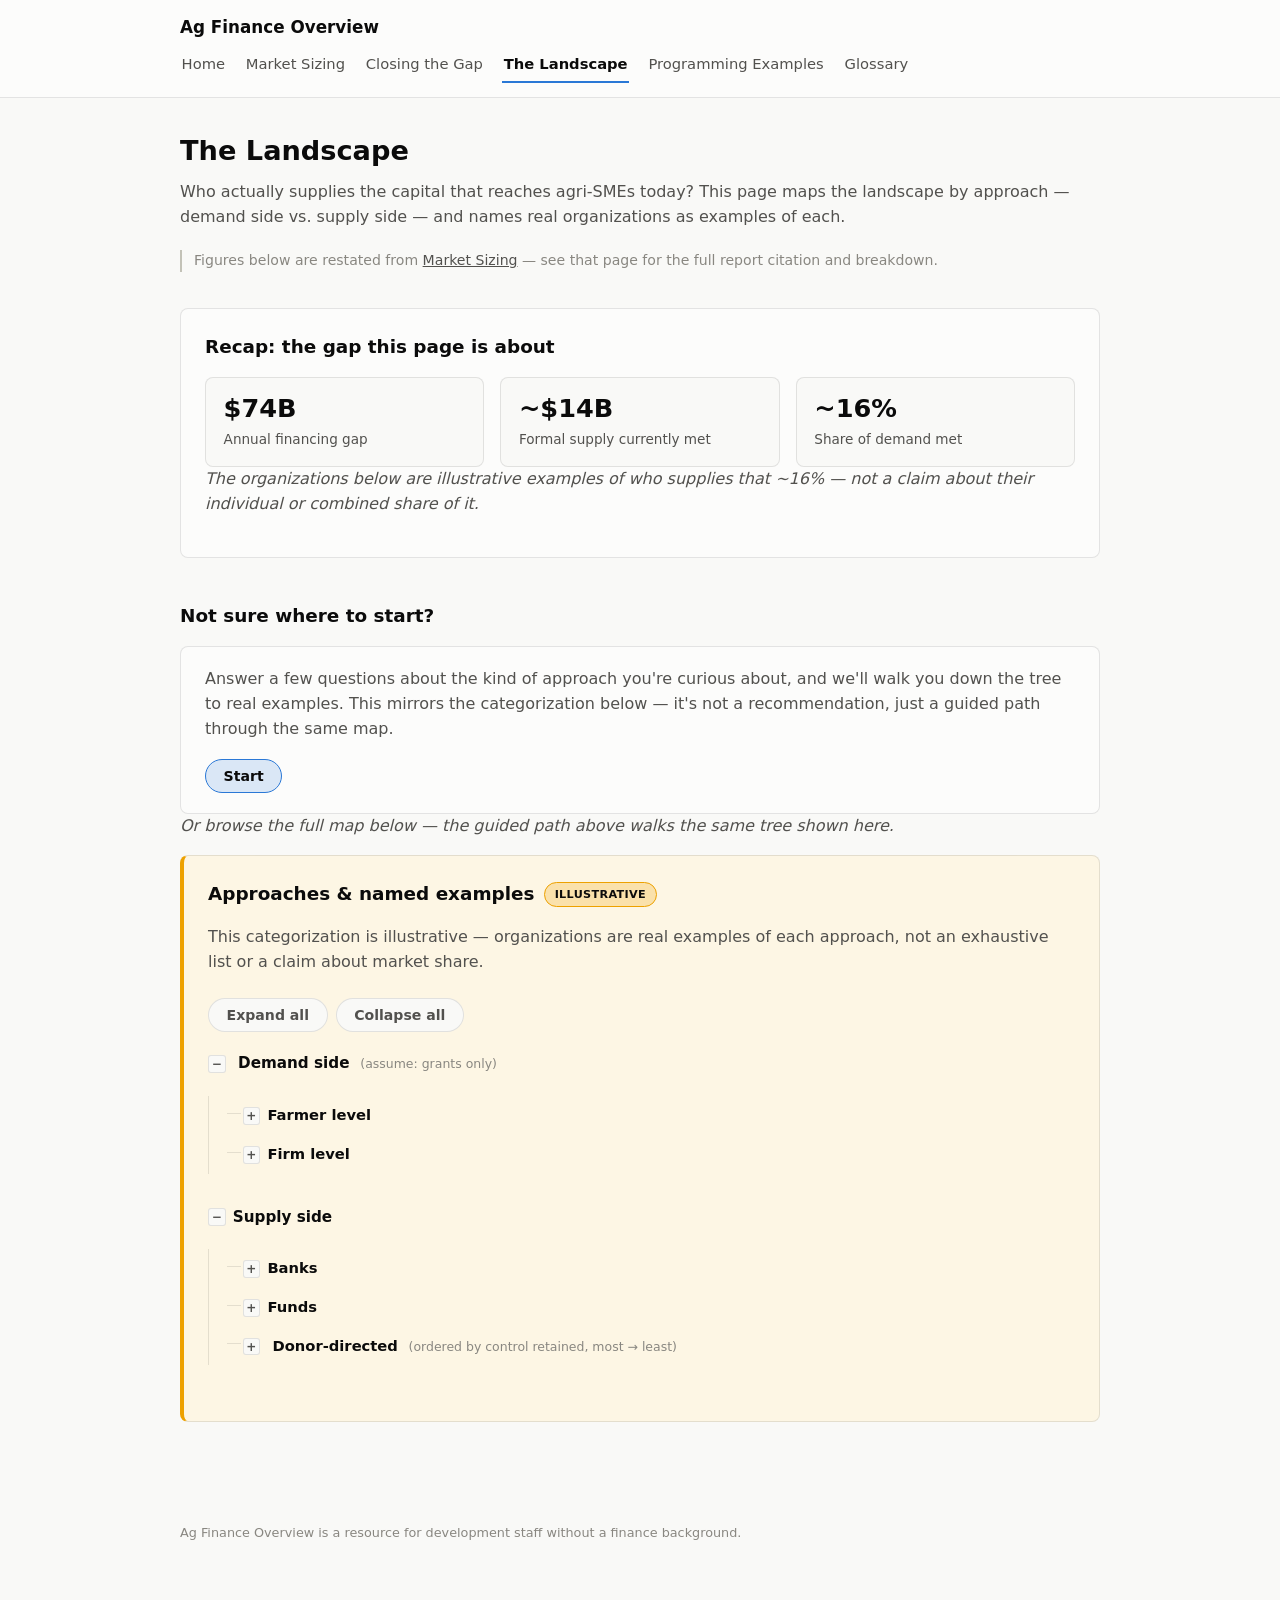
==== commit 52817caf: "Collapse tree by default, expand/collapse-all, fix jumpToMap flash Reworked capital-providers-tree.j" ====
--- a/capital-providers.html
+++ b/capital-providers.html
@@ -4,7 +4,7 @@
 <meta charset="utf-8">
 <meta name="viewport" content="width=device-width, initial-scale=1">
 <title>The Landscape — Ag Finance Overview</title>
-<link rel="stylesheet" href="assets/css/style.css?v=8">
+<link rel="stylesheet" href="assets/css/style.css?v=9">
 </head>
 <body>
 
--- a/assets/css/style.css
+++ b/assets/css/style.css
@@ -893,6 +893,13 @@
 
 /* ---------- capital providers: collapsible static tree ---------- */
 
+.cp-tree-actions {
+  display: flex;
+  flex-wrap: wrap;
+  gap: 0.5rem;
+  margin: 0 0 1.25rem;
+}
+
 .cp-tree-toggle {
   display: inline-flex;
   align-items: center;
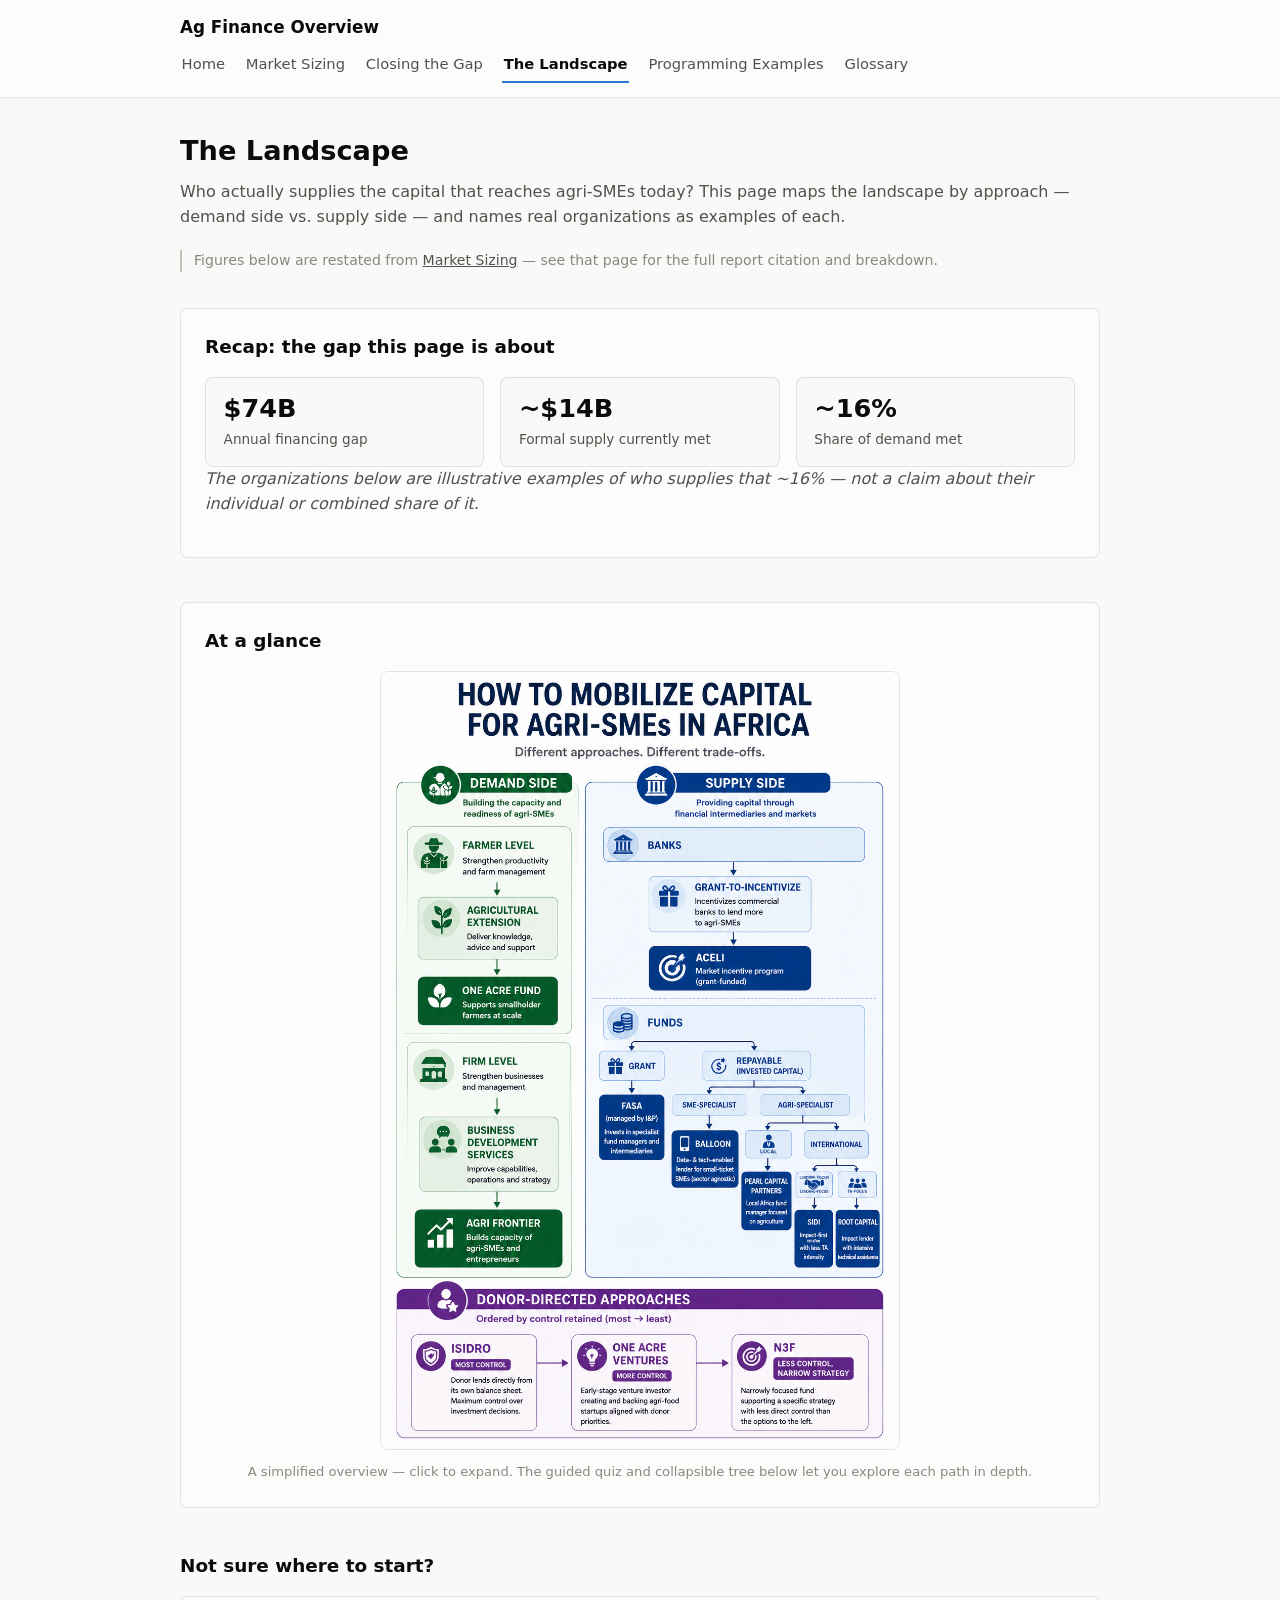
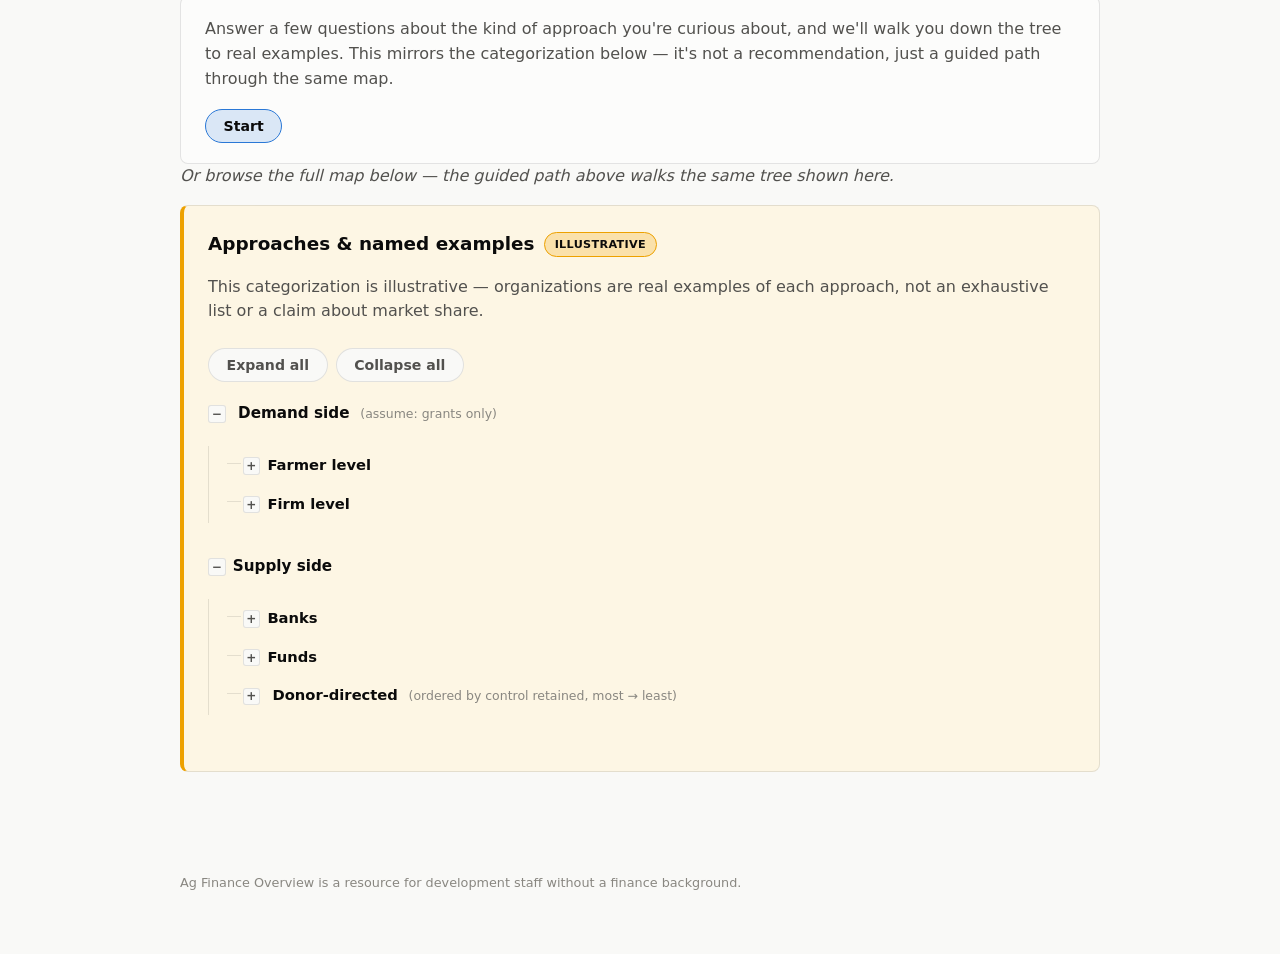
==== commit dd9846b5: "Add static overview graphic with click-to-expand lightbox New "At a glance" section between the Reca" ====
--- a/capital-providers.html
+++ b/capital-providers.html
@@ -4,7 +4,7 @@
 <meta charset="utf-8">
 <meta name="viewport" content="width=device-width, initial-scale=1">
 <title>The Landscape — Ag Finance Overview</title>
-<link rel="stylesheet" href="assets/css/style.css?v=9">
+<link rel="stylesheet" href="assets/css/style.css?v=10">
 </head>
 <body>
 
@@ -58,6 +58,22 @@
       that ~16% — not a claim about their individual or combined share
       of it.
     </p>
+  </section>
+
+  <section class="section-report">
+    <h2 class="section-heading">At a glance</h2>
+    <figure class="cp-overview__figure">
+      <a href="images/landscape-overview.png" target="_blank" rel="noopener" class="cp-overview__trigger">
+        <img
+          src="images/landscape-overview.png"
+          alt="Decision-tree overview of demand-side and supply-side approaches to financing agri-SMEs, branching from each side down to named capital-provider examples"
+          class="cp-overview__img">
+      </a>
+      <figcaption class="cp-overview__caption">
+        A simplified overview — click to expand. The guided quiz and
+        collapsible tree below let you explore each path in depth.
+      </figcaption>
+    </figure>
   </section>
 
   <section class="cp-quiz-section">
@@ -328,5 +344,6 @@
 
 <script src="assets/js/capital-providers-quiz.js"></script>
 <script src="assets/js/capital-providers-tree.js"></script>
+<script src="assets/js/capital-providers-lightbox.js"></script>
 </body>
 </html>
--- a/assets/css/style.css
+++ b/assets/css/style.css
@@ -812,6 +812,90 @@
   margin: 0;
 }
 
+/* ---------- capital providers: static overview graphic ---------- */
+
+.cp-overview__figure {
+  margin: 0;
+}
+
+.cp-overview__trigger {
+  display: block;
+  width: fit-content;
+  max-width: 100%;
+  margin: 0 auto;
+  cursor: zoom-in;
+}
+
+.cp-overview__img {
+  display: block;
+  width: 100%;
+  max-width: 520px;
+  height: auto;
+  border: 1px solid var(--border);
+  border-radius: var(--radius-md);
+}
+
+.cp-overview__caption {
+  margin: 0.75rem 0 0;
+  font-size: 0.82rem;
+  color: var(--text-muted);
+  text-align: center;
+}
+
+/* Lightbox overlay: progressive enhancement over the plain <a
+   target="_blank"> the overview image sits in -- without JS the link
+   still opens the full-size image in a new tab. */
+.cp-lightbox {
+  position: fixed;
+  inset: 0;
+  z-index: 50;
+  display: flex;
+  align-items: center;
+  justify-content: center;
+  padding: 2rem;
+  background: rgba(0, 0, 0, 0.8);
+  cursor: zoom-out;
+}
+
+.cp-lightbox[hidden] {
+  display: none;
+}
+
+.cp-lightbox img {
+  max-width: 100%;
+  max-height: 100%;
+  border-radius: var(--radius-md);
+  box-shadow: 0 8px 32px rgba(0, 0, 0, 0.4);
+  cursor: default;
+}
+
+.cp-lightbox__close {
+  position: absolute;
+  top: 1rem;
+  right: 1.25rem;
+  width: 2.25rem;
+  height: 2.25rem;
+  display: inline-flex;
+  align-items: center;
+  justify-content: center;
+  font-size: 1.4rem;
+  line-height: 1;
+  color: #fff;
+  background: rgba(255, 255, 255, 0.12);
+  border: 1px solid rgba(255, 255, 255, 0.3);
+  border-radius: 999px;
+  cursor: pointer;
+}
+
+.cp-lightbox__close:hover {
+  background: rgba(255, 255, 255, 0.22);
+}
+
+.cp-lightbox__close:focus-visible {
+  outline: 2px solid #fff;
+  outline-offset: 2px;
+}
+
 /* ---------- capital providers: box/branch tree (not proportional --
    deliberately plain nested boxes, distinct from the Closing the Gap
    stacked-bar diagrams) ---------- */
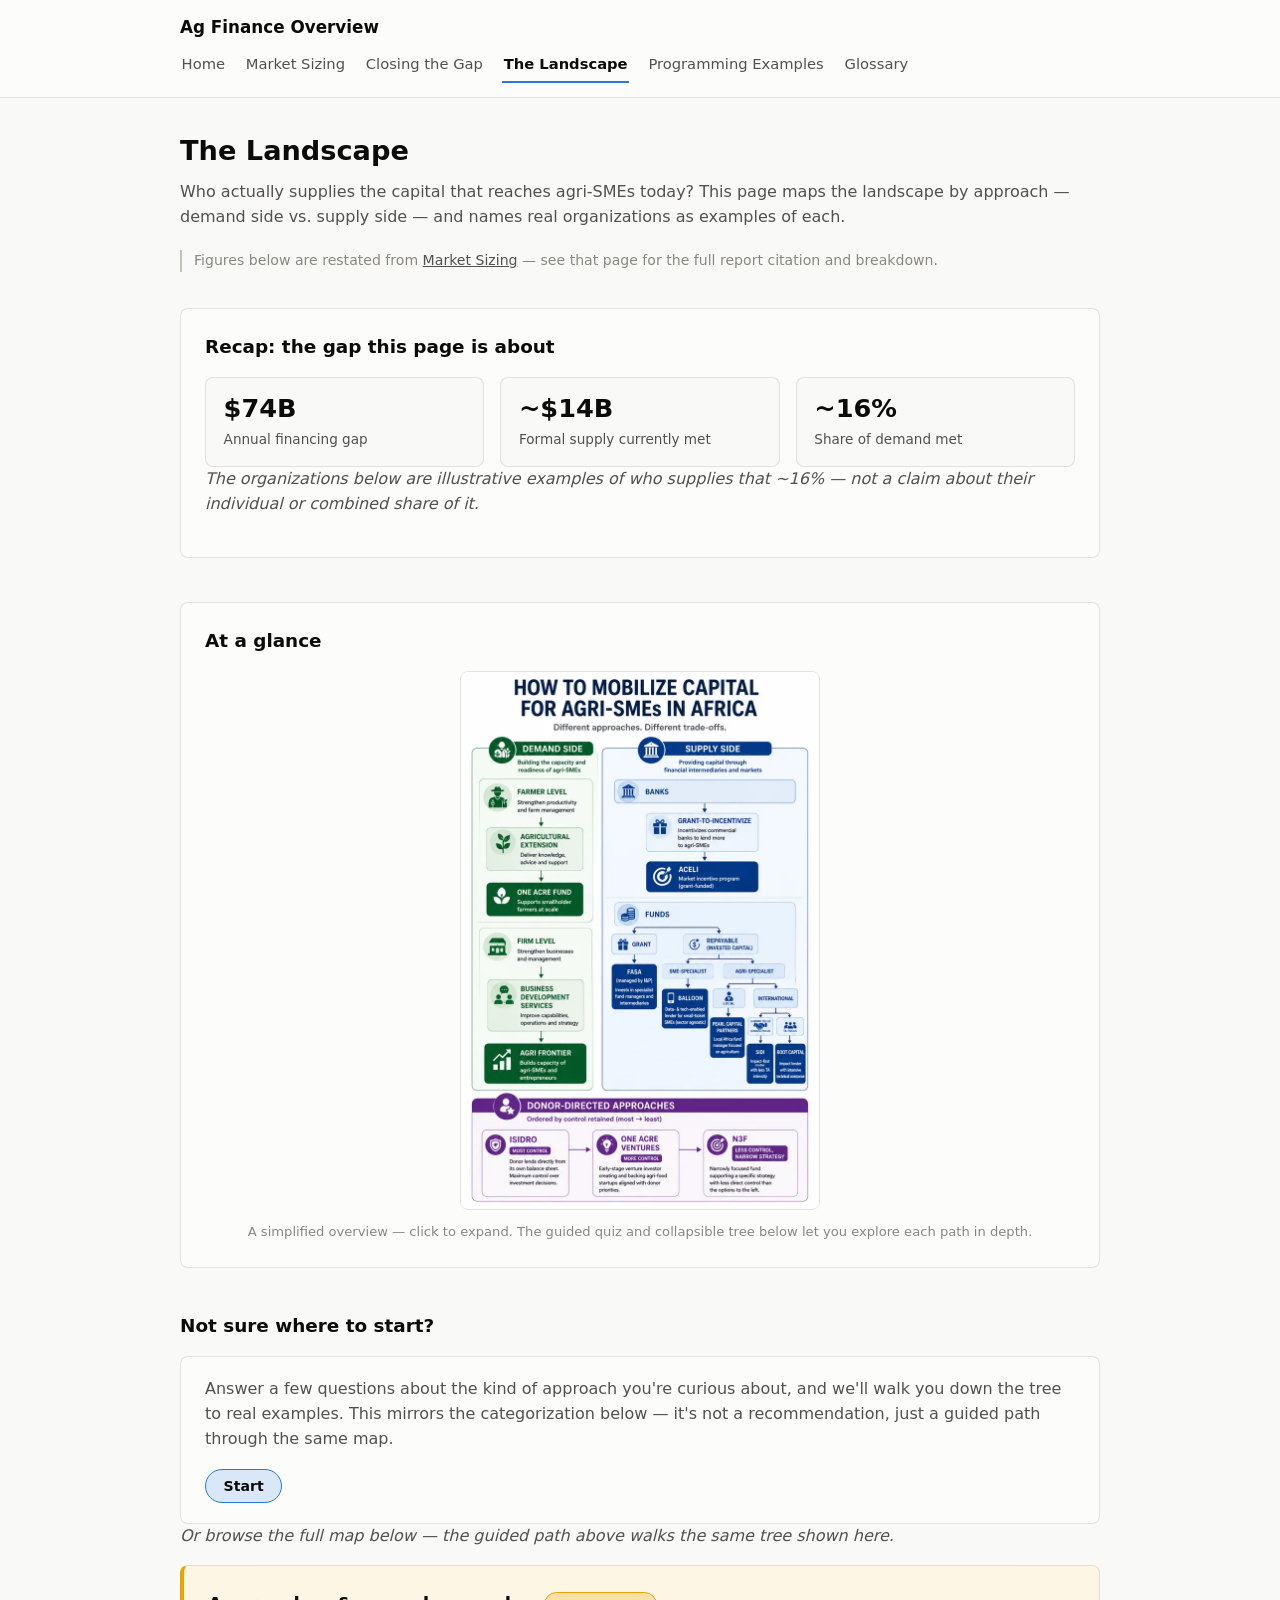
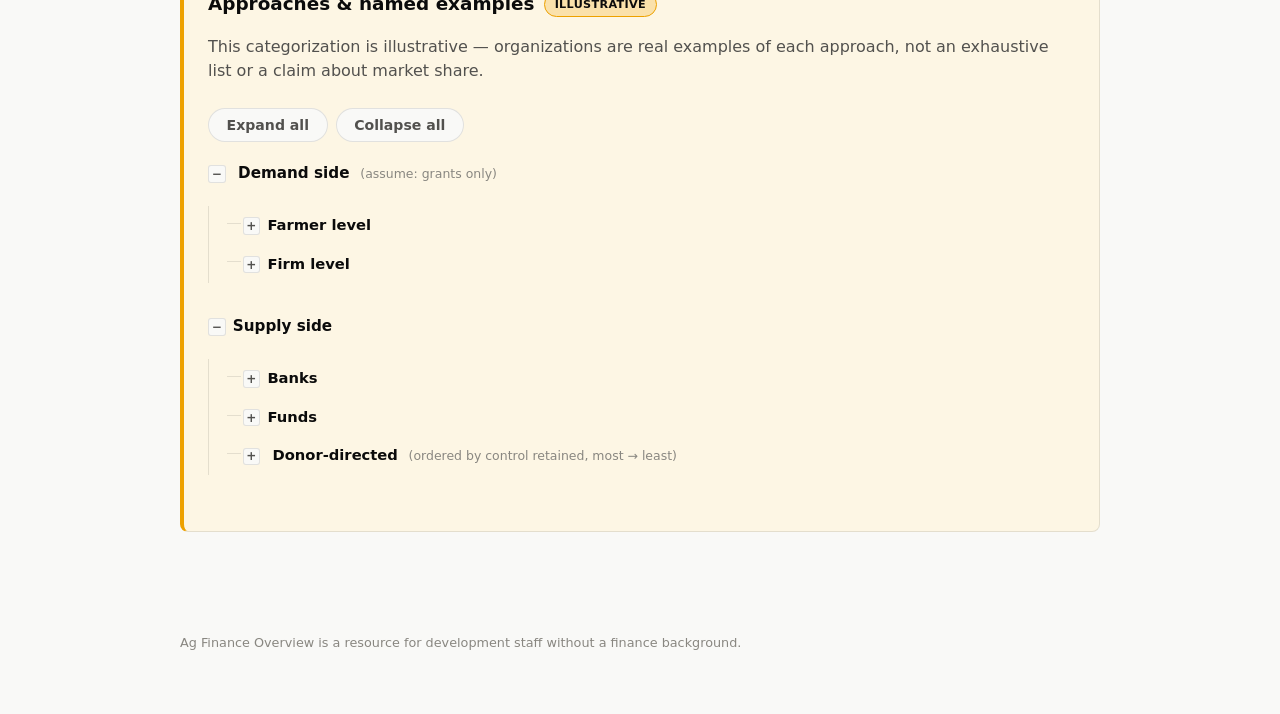
==== commit e5641ec5: "Shrink and compress the overview thumbnail Cap the inline thumbnail at max-width: 360px (was 520px, " ====
--- a/capital-providers.html
+++ b/capital-providers.html
@@ -4,7 +4,7 @@
 <meta charset="utf-8">
 <meta name="viewport" content="width=device-width, initial-scale=1">
 <title>The Landscape — Ag Finance Overview</title>
-<link rel="stylesheet" href="assets/css/style.css?v=10">
+<link rel="stylesheet" href="assets/css/style.css?v=11">
 </head>
 <body>
 
@@ -65,7 +65,8 @@
     <figure class="cp-overview__figure">
       <a href="images/landscape-overview.png" target="_blank" rel="noopener" class="cp-overview__trigger">
         <img
-          src="images/landscape-overview.png"
+          src="images/landscape-overview-thumb.webp"
+          width="720" height="1080"
           alt="Decision-tree overview of demand-side and supply-side approaches to financing agri-SMEs, branching from each side down to named capital-provider examples"
           class="cp-overview__img">
       </a>
--- a/assets/css/style.css
+++ b/assets/css/style.css
@@ -829,7 +829,7 @@
 .cp-overview__img {
   display: block;
   width: 100%;
-  max-width: 520px;
+  max-width: 360px;
   height: auto;
   border: 1px solid var(--border);
   border-radius: var(--radius-md);
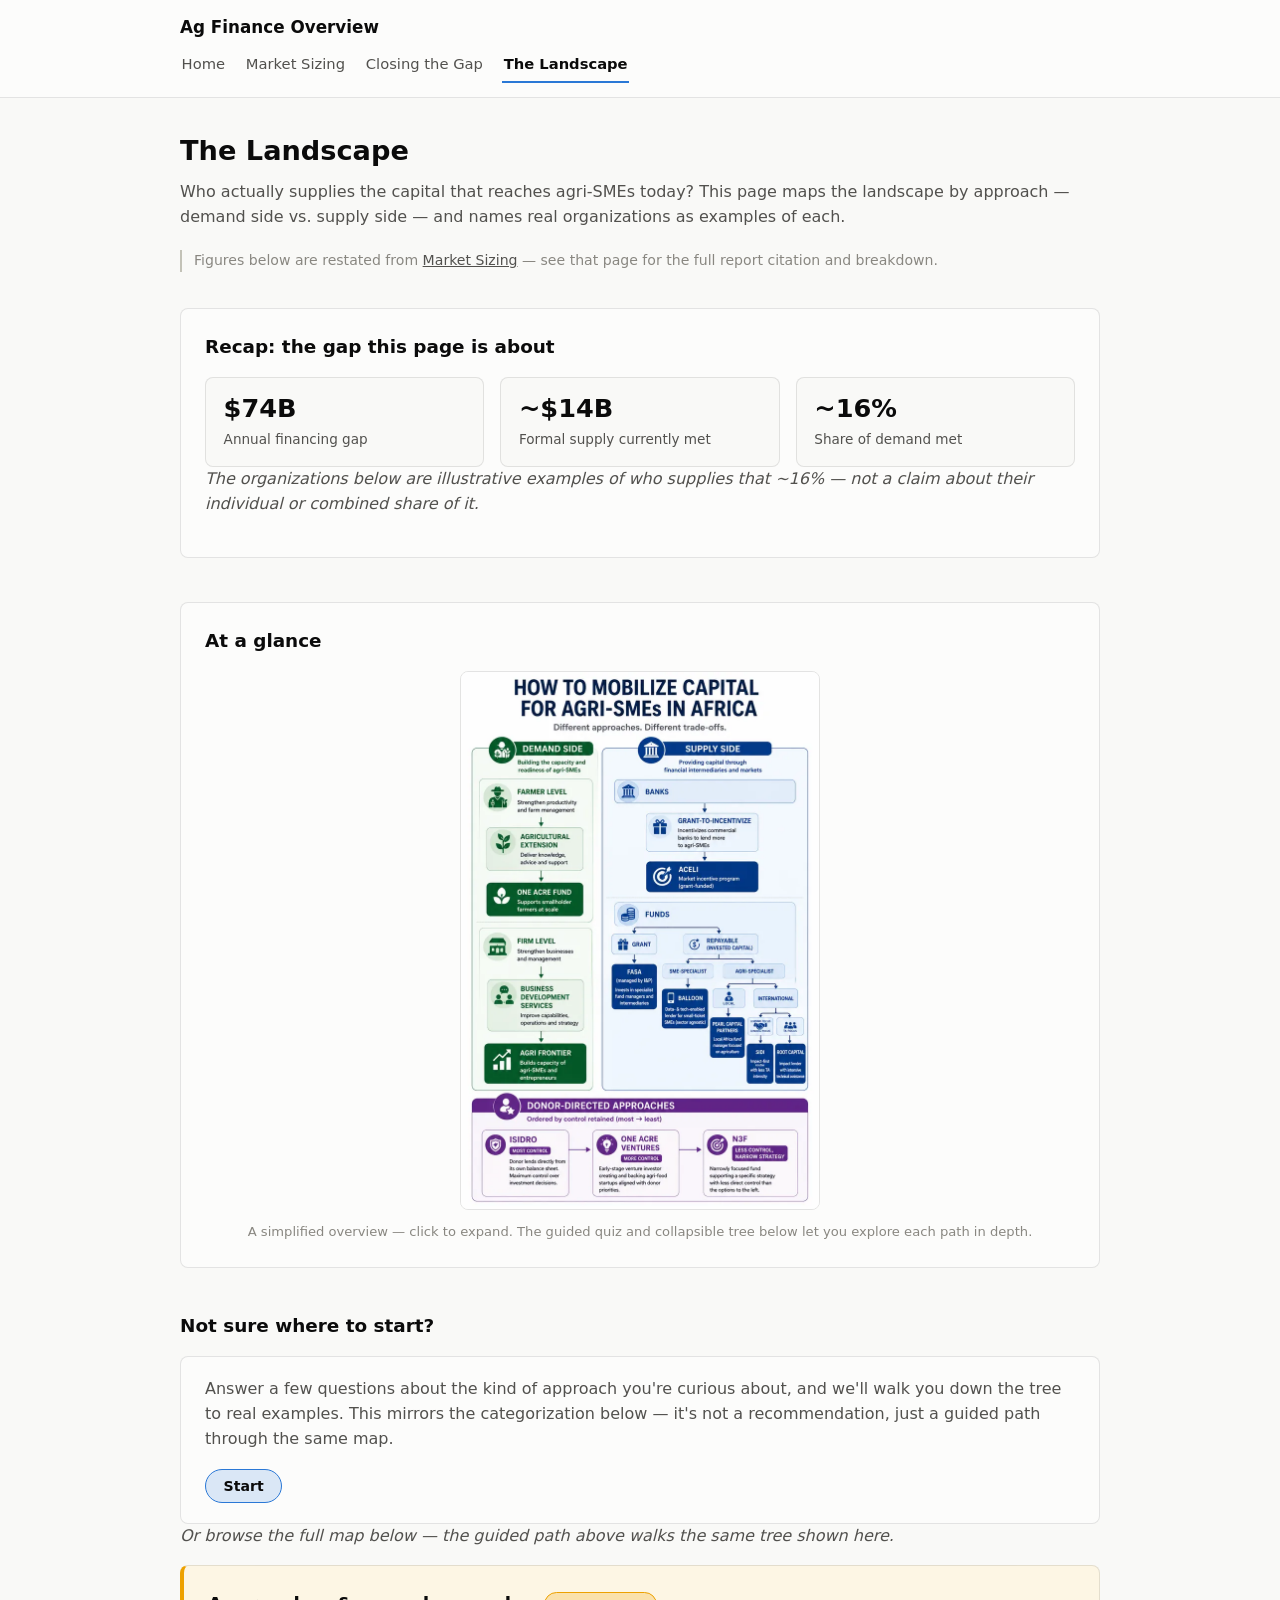
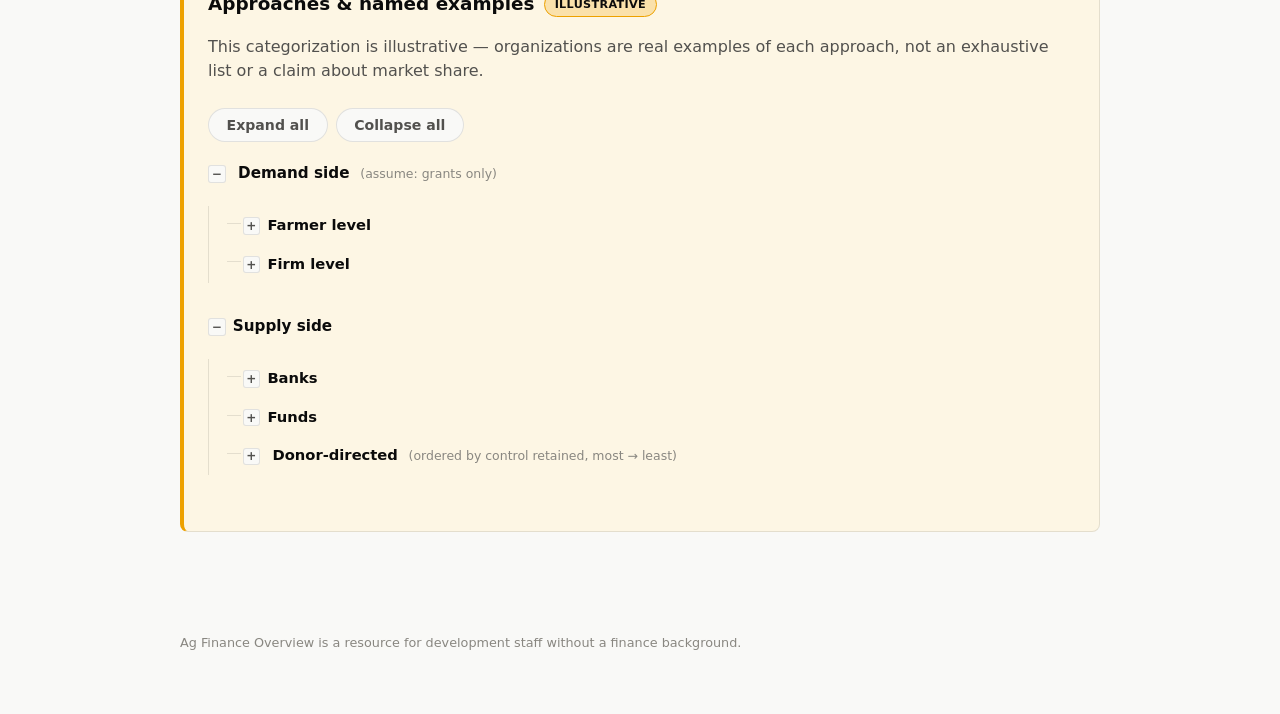
==== commit f486feb6: "Remove Programming Examples and Glossary pages entirely Both were empty placeholder stubs ("Content " ====
--- a/capital-providers.html
+++ b/capital-providers.html
@@ -17,8 +17,6 @@
         <li><a href="market-sizing.html">Market Sizing</a></li>
         <li><a href="types-of-ag-finance.html">Closing the Gap</a></li>
         <li><a href="capital-providers.html" aria-current="page">The Landscape</a></li>
-        <li><a href="programming-examples.html">Programming Examples</a></li>
-        <li><a href="glossary.html">Glossary</a></li>
       </ul>
     </nav>
   </div>
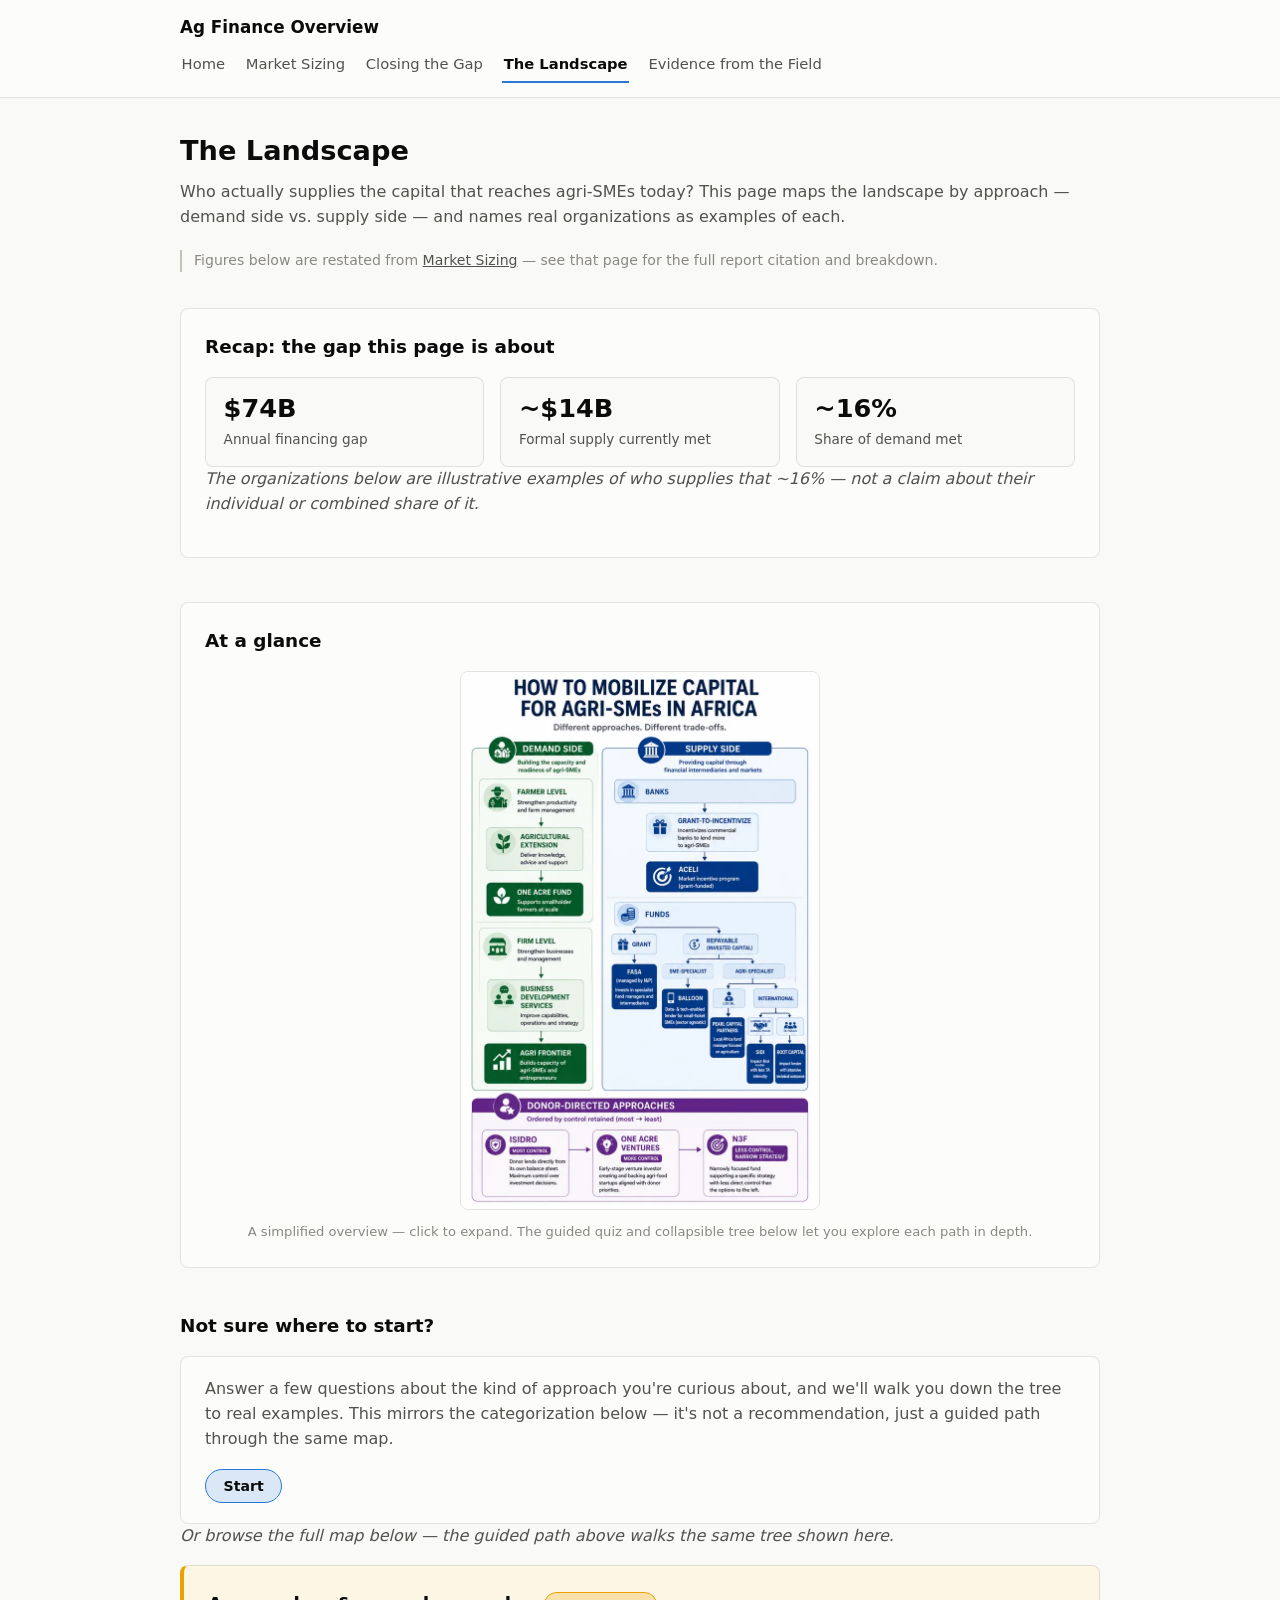
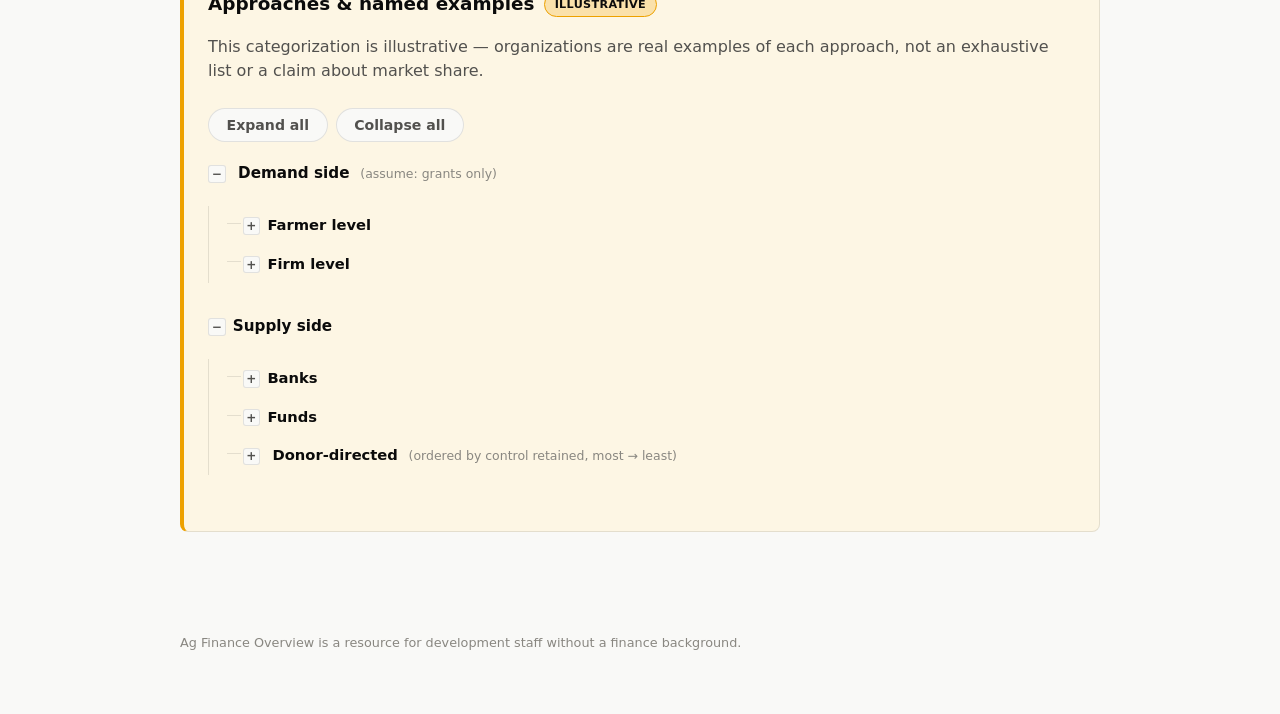
==== commit 8b6aaea7: "Add Evidence from the Field page with portfolio profitability tool New top-level nav page presenting" ====
--- a/capital-providers.html
+++ b/capital-providers.html
@@ -17,6 +17,7 @@
         <li><a href="market-sizing.html">Market Sizing</a></li>
         <li><a href="types-of-ag-finance.html">Closing the Gap</a></li>
         <li><a href="capital-providers.html" aria-current="page">The Landscape</a></li>
+        <li><a href="evidence-from-the-field.html">Evidence from the Field</a></li>
       </ul>
     </nav>
   </div>
--- a/assets/css/style.css
+++ b/assets/css/style.css
@@ -1170,6 +1170,62 @@
   box-shadow: 0 0 0 2px color-mix(in srgb, var(--illustrative-accent) 35%, transparent);
 }
 
+/* ---------- evidence from the field: portfolio allocator ---------- */
+
+.efdf-total-row {
+  display: flex;
+  flex-wrap: wrap;
+  align-items: baseline;
+  gap: 0.6rem;
+  margin: 0 0 1.25rem;
+}
+
+.efdf-total-row label {
+  font-size: 0.9rem;
+  color: var(--text-secondary);
+}
+
+.efdf-total-row input[type="number"] {
+  font-family: var(--font-sans);
+  font-size: 0.95rem;
+  font-weight: 600;
+  font-variant-numeric: tabular-nums;
+  color: var(--text-primary);
+  background: var(--surface-1);
+  border: 1px solid var(--border);
+  border-radius: var(--radius-sm);
+  padding: 0.35rem 0.5rem;
+  width: 9rem;
+}
+
+.data-table input[type="number"] {
+  font-family: var(--font-sans);
+  font-size: inherit;
+  font-variant-numeric: tabular-nums;
+  color: var(--text-primary);
+  background: var(--surface-1);
+  border: 1px solid var(--border);
+  border-radius: var(--radius-sm);
+  padding: 0.3rem 0.4rem;
+  width: 4rem;
+  text-align: right;
+}
+
+.efdf-total-row input[type="number"]:focus-visible,
+.data-table input[type="number"]:focus-visible {
+  outline: 2px solid var(--series-bank);
+  outline-offset: 1px;
+}
+
+.efdf-profit { color: var(--series-green); }
+.efdf-loss { color: var(--series-red); }
+
+.efdf-warn {
+  margin: -0.5rem 0 1.5rem;
+  font-size: 0.85rem;
+  color: var(--series-red);
+}
+
 /* ---------- footer ---------- */
 
 .site-footer {
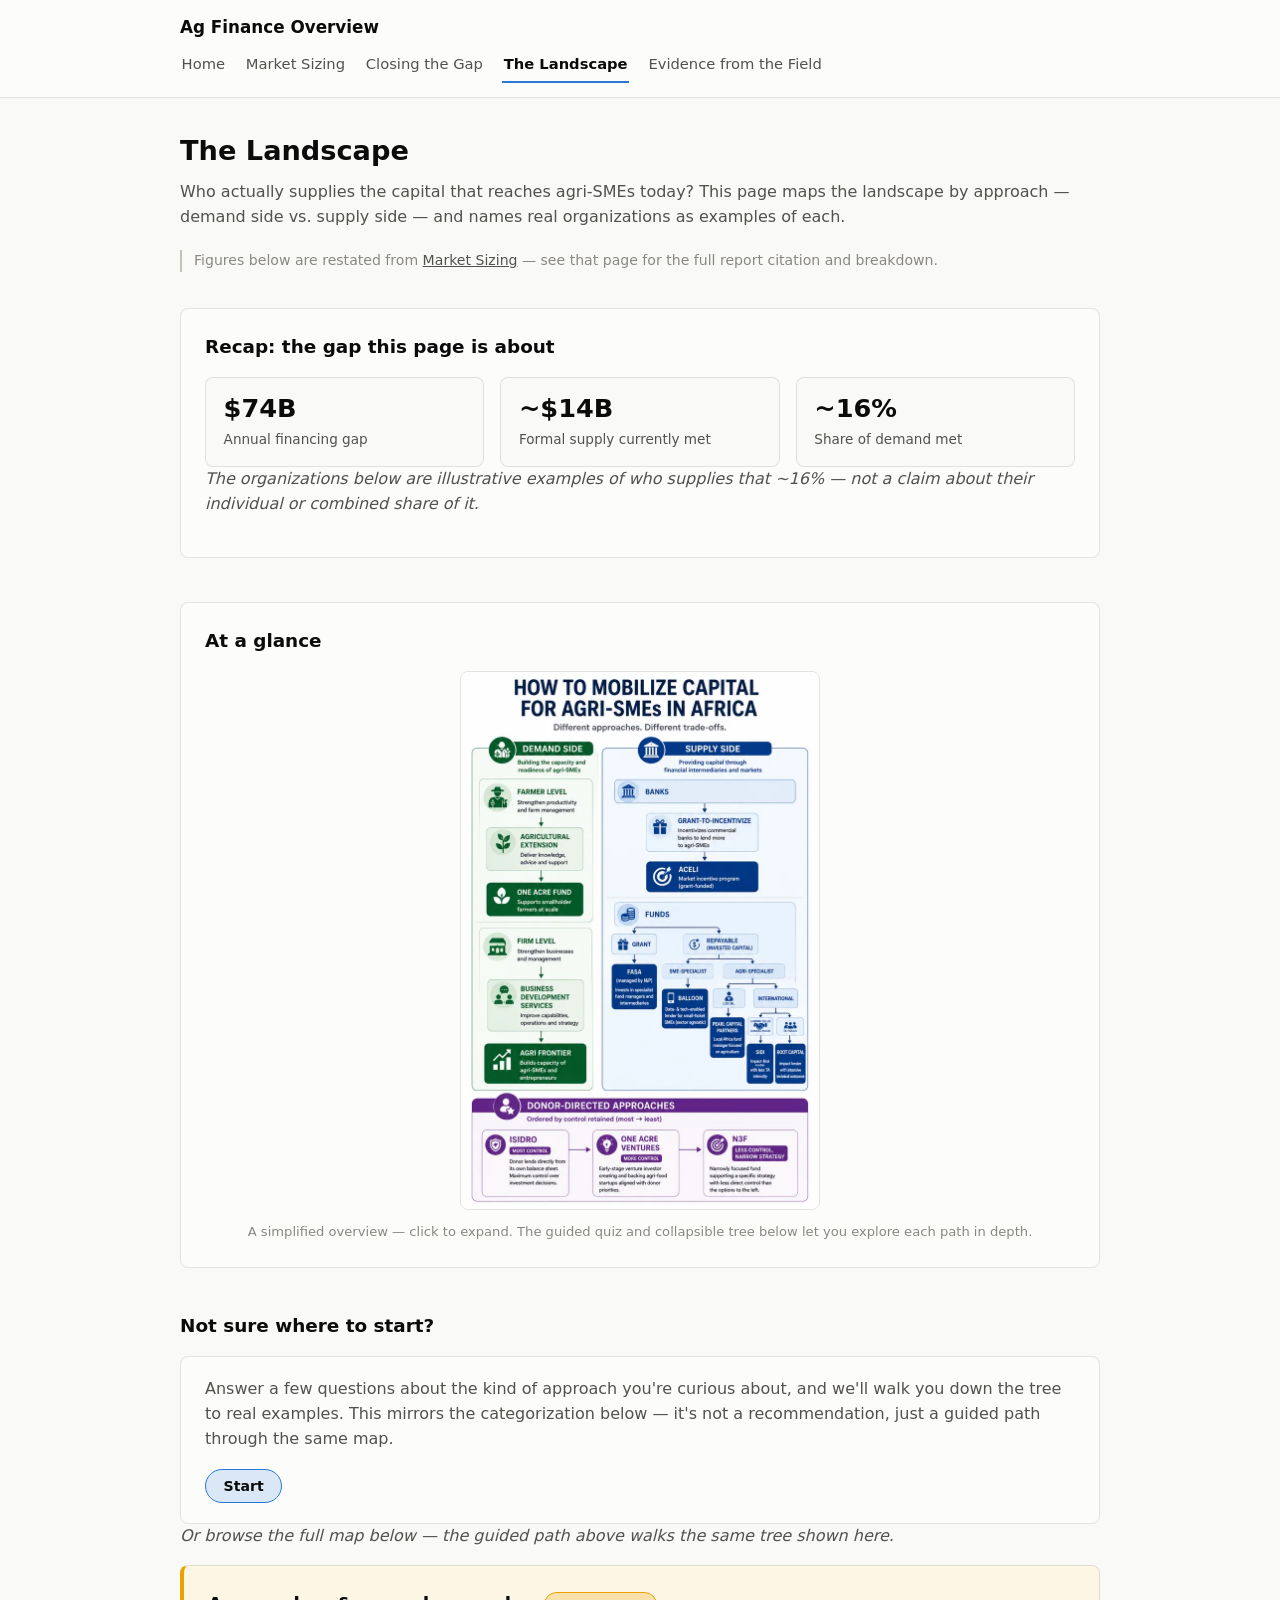
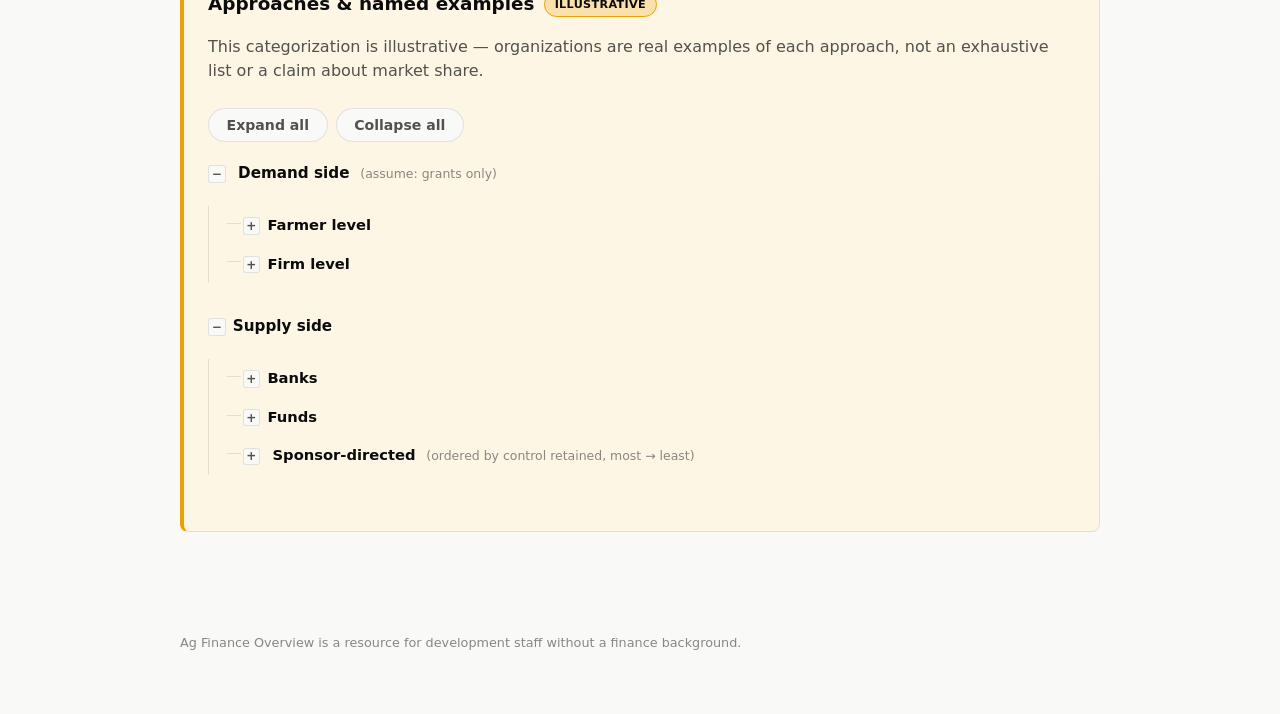
==== commit ceb4e4db: "Rename donor-directed to sponsor-directed and JV to partnership on Capital Providers page" ====
--- a/capital-providers.html
+++ b/capital-providers.html
@@ -266,7 +266,7 @@
         </li>
         <li>
           <div class="cp-node cp-node--branch">
-            Donor-directed
+            Sponsor-directed
             <span class="cp-node__note">(ordered by control retained, most → least)</span>
           </div>
           <ul class="cp-branch">
@@ -281,7 +281,7 @@
                     </div>
                     <p class="cp-archetype__desc">
                       Lends directly from its own balance sheet — the
-                      donor-directed structure that retains the most direct
+                      sponsor-directed structure that retains the most direct
                       control over capital deployment.
                     </p>
                     <p class="cp-archetype__xref">
@@ -300,10 +300,10 @@
                   <div class="cp-archetype">
                     <div class="cp-archetype__org">
                       <a href="https://oneacrefund.org/ventures" target="_blank" rel="noopener">One Acre Ventures</a>
-                      <span class="cp-node__note">(JV with IDH)</span>
+                      <span class="cp-node__note">(partnership with IDH)</span>
                     </div>
                     <p class="cp-archetype__desc">
-                      A joint venture pursuing a defined strategy rather
+                      A partnership pursuing a defined strategy rather
                       than direct deal-by-deal control.
                     </p>
                   </div>
@@ -317,7 +317,7 @@
                   <div class="cp-archetype" id="cp-n3f">
                     <div class="cp-archetype__org"><a href="https://incofin.com/nutritious-foods-financing-facility" target="_blank" rel="noopener">N3F</a></div>
                     <p class="cp-archetype__desc">
-                      A donor-directed vehicle aimed at a narrow, defined
+                      A sponsor-directed vehicle aimed at a narrow, defined
                       strategy rather than close control of individual
                       deals.
                     </p>
--- a/assets/css/style.css
+++ b/assets/css/style.css
@@ -1185,11 +1185,12 @@
   color: var(--text-secondary);
 }
 
-.efdf-total-row input[type="number"] {
+.efdf-total-row input[type="text"] {
   font-family: var(--font-sans);
   font-size: 0.95rem;
   font-weight: 600;
   font-variant-numeric: tabular-nums;
+  text-align: right;
   color: var(--text-primary);
   background: var(--surface-1);
   border: 1px solid var(--border);
@@ -1211,7 +1212,7 @@
   text-align: right;
 }
 
-.efdf-total-row input[type="number"]:focus-visible,
+.efdf-total-row input[type="text"]:focus-visible,
 .data-table input[type="number"]:focus-visible {
   outline: 2px solid var(--series-bank);
   outline-offset: 1px;
